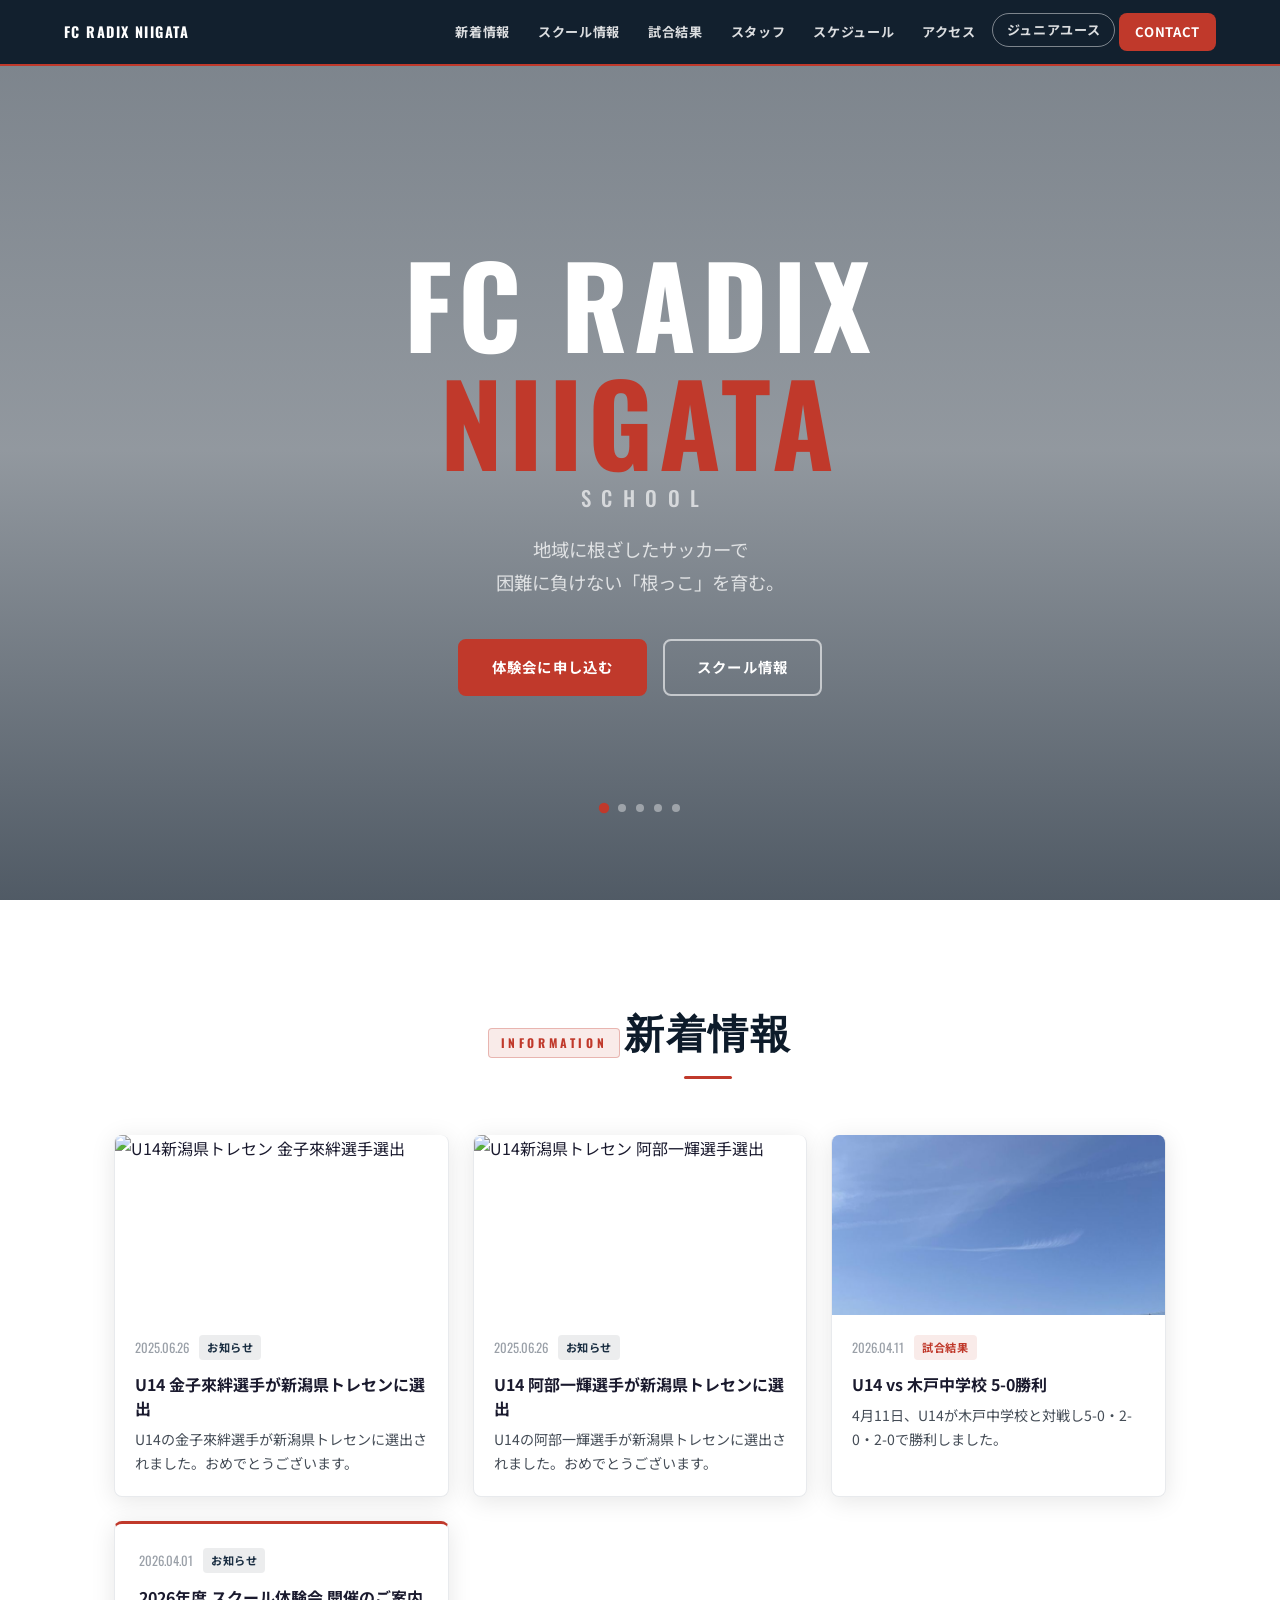
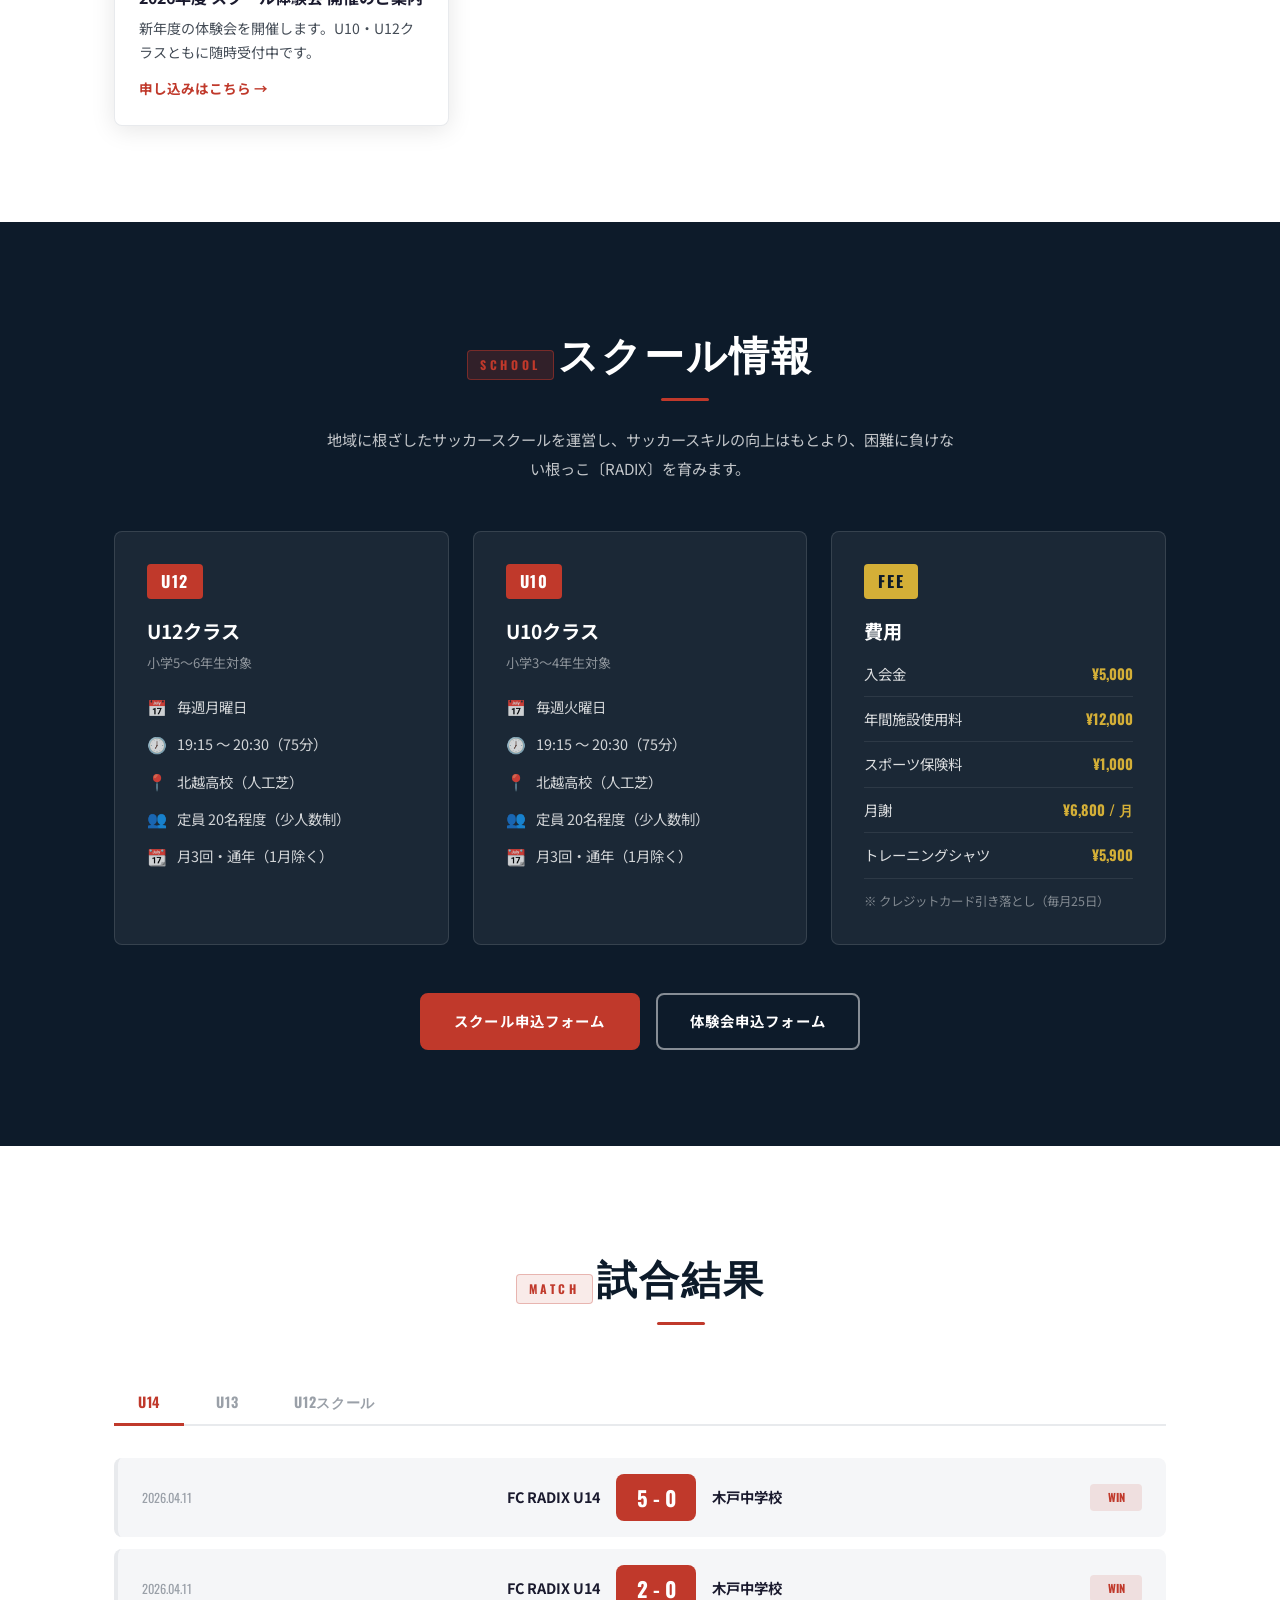
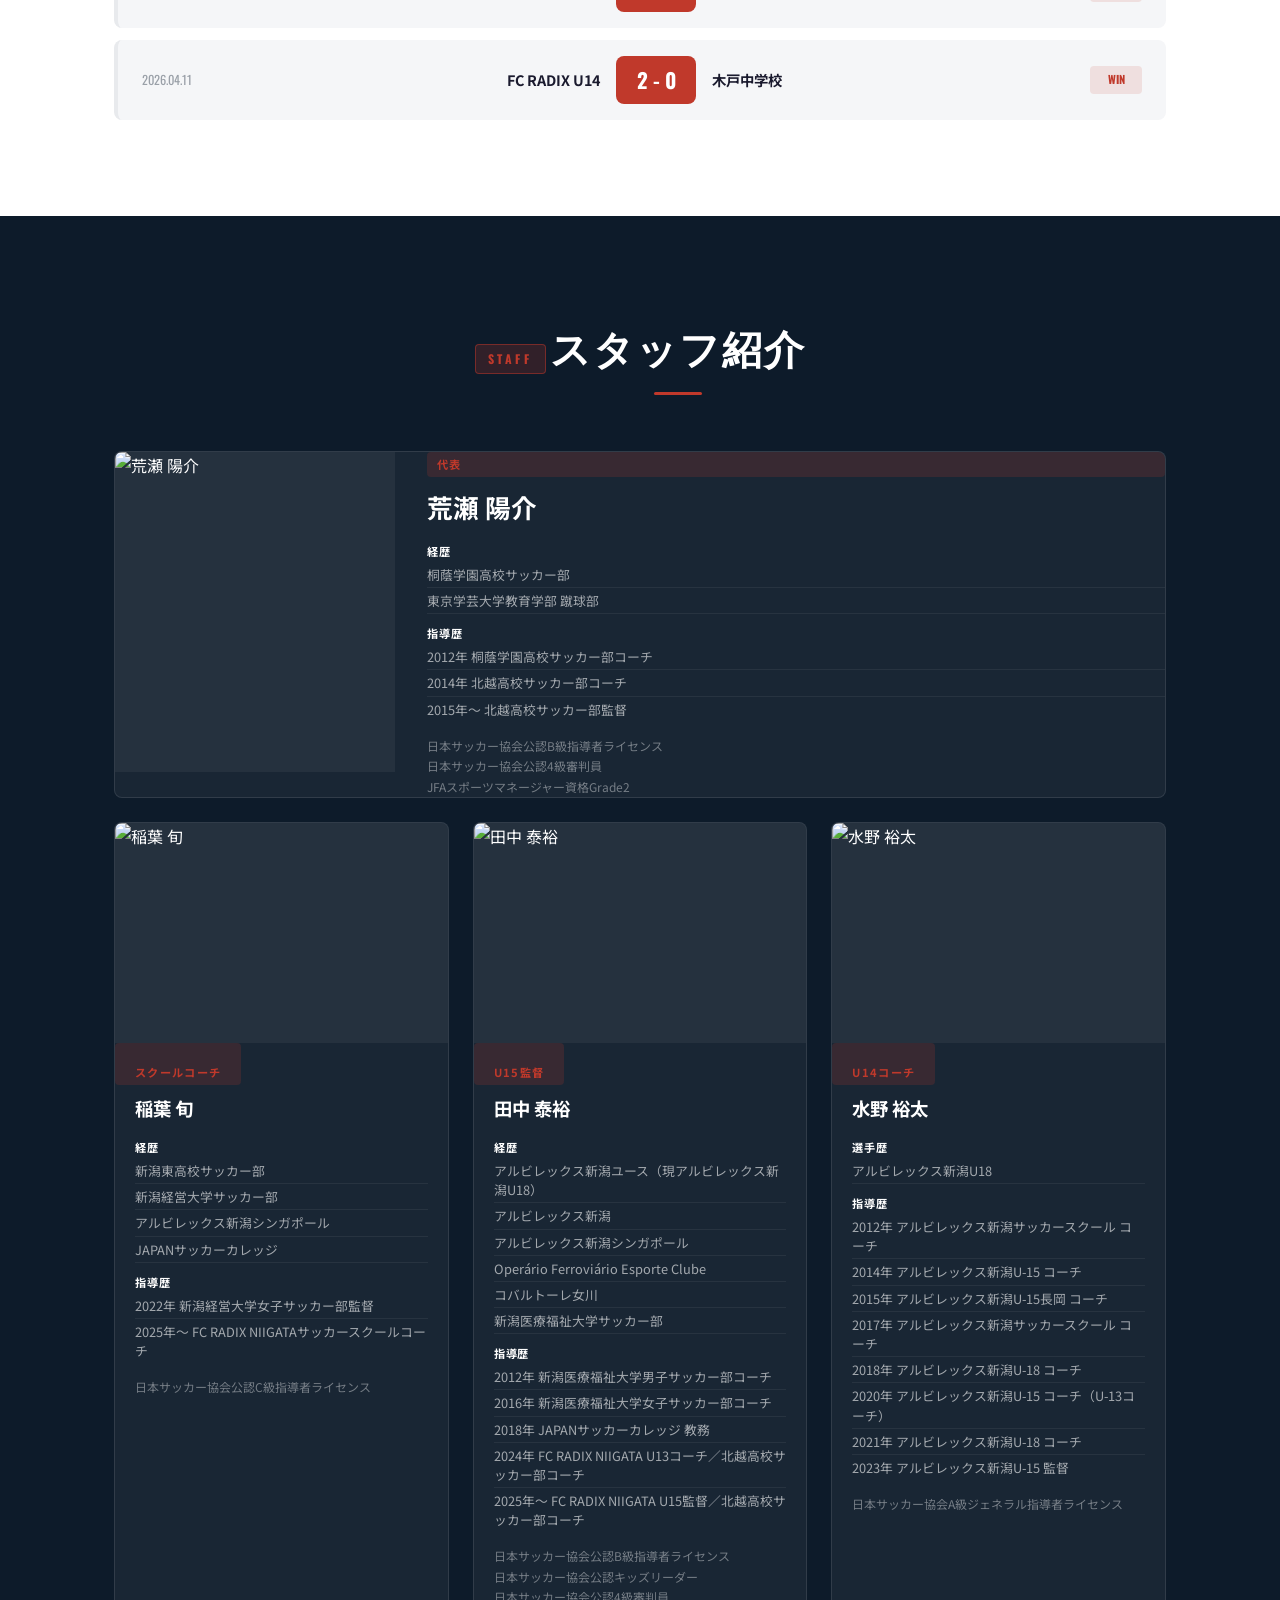
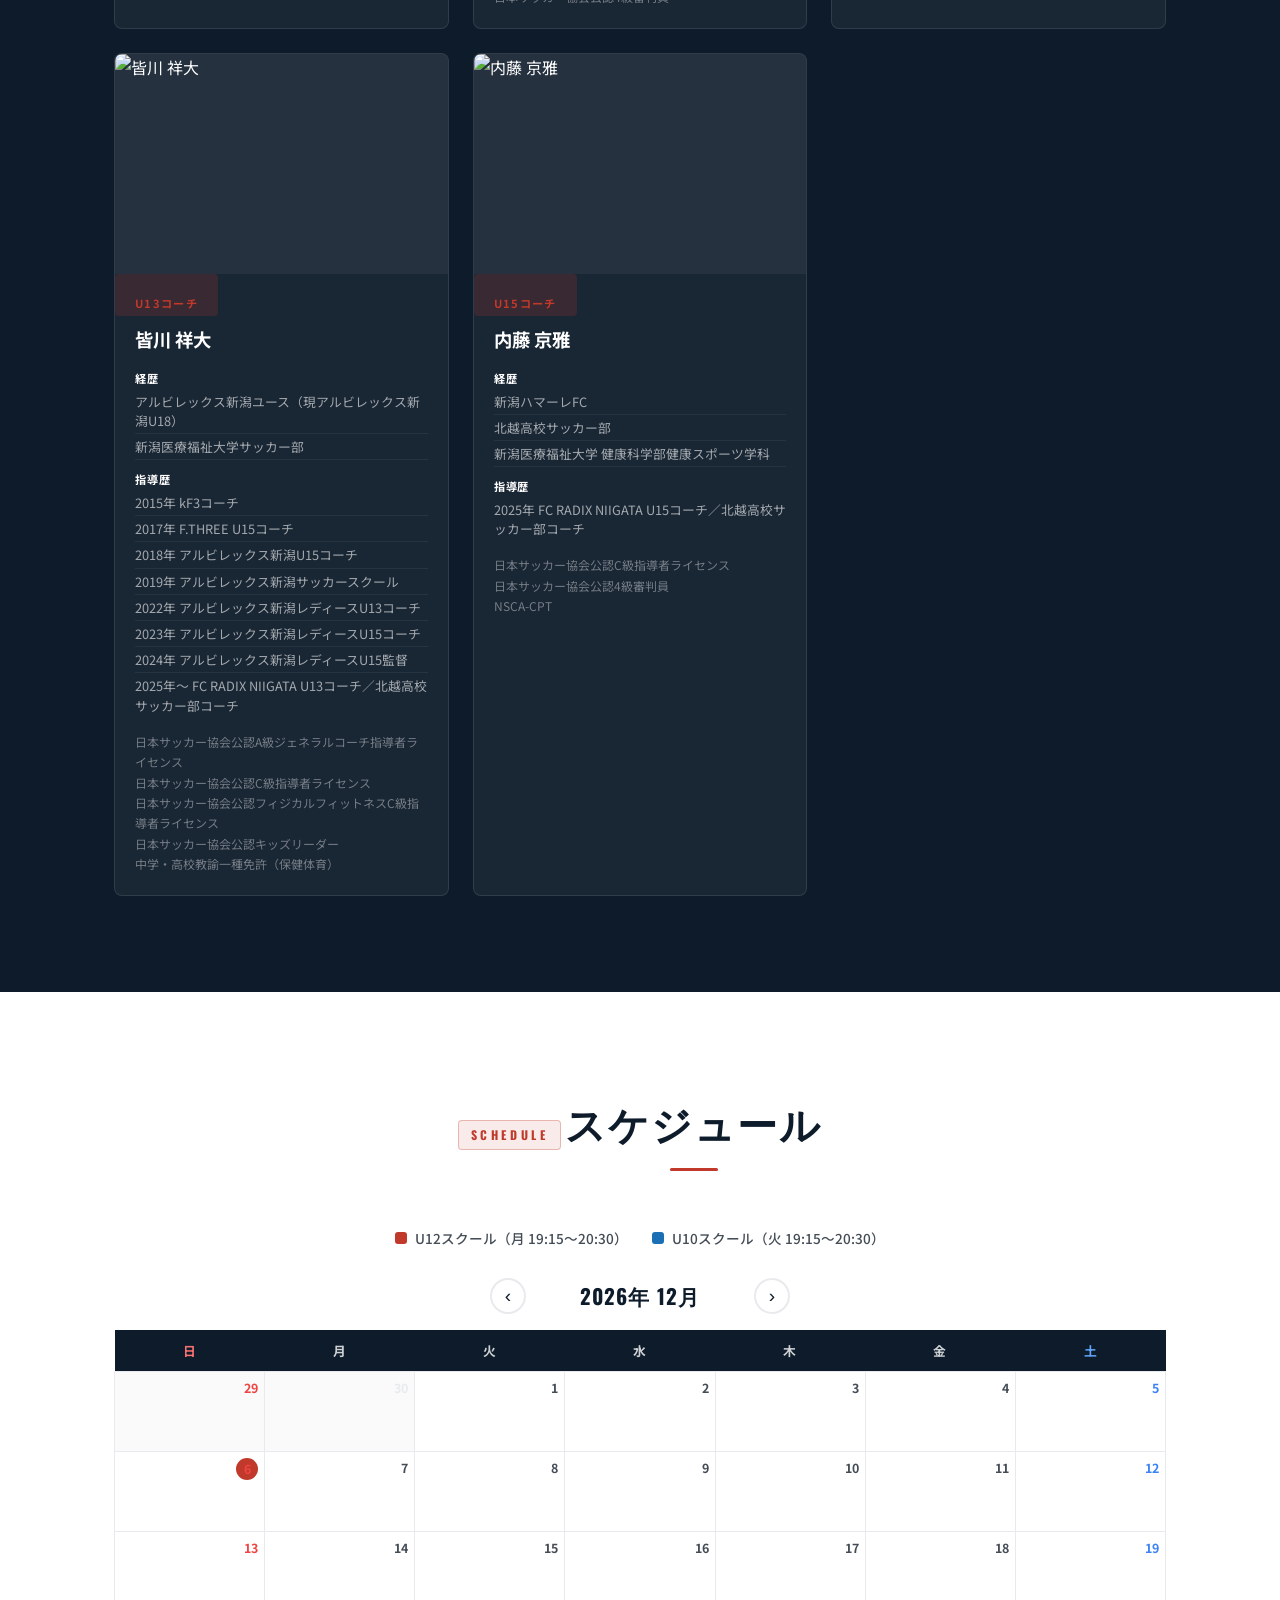
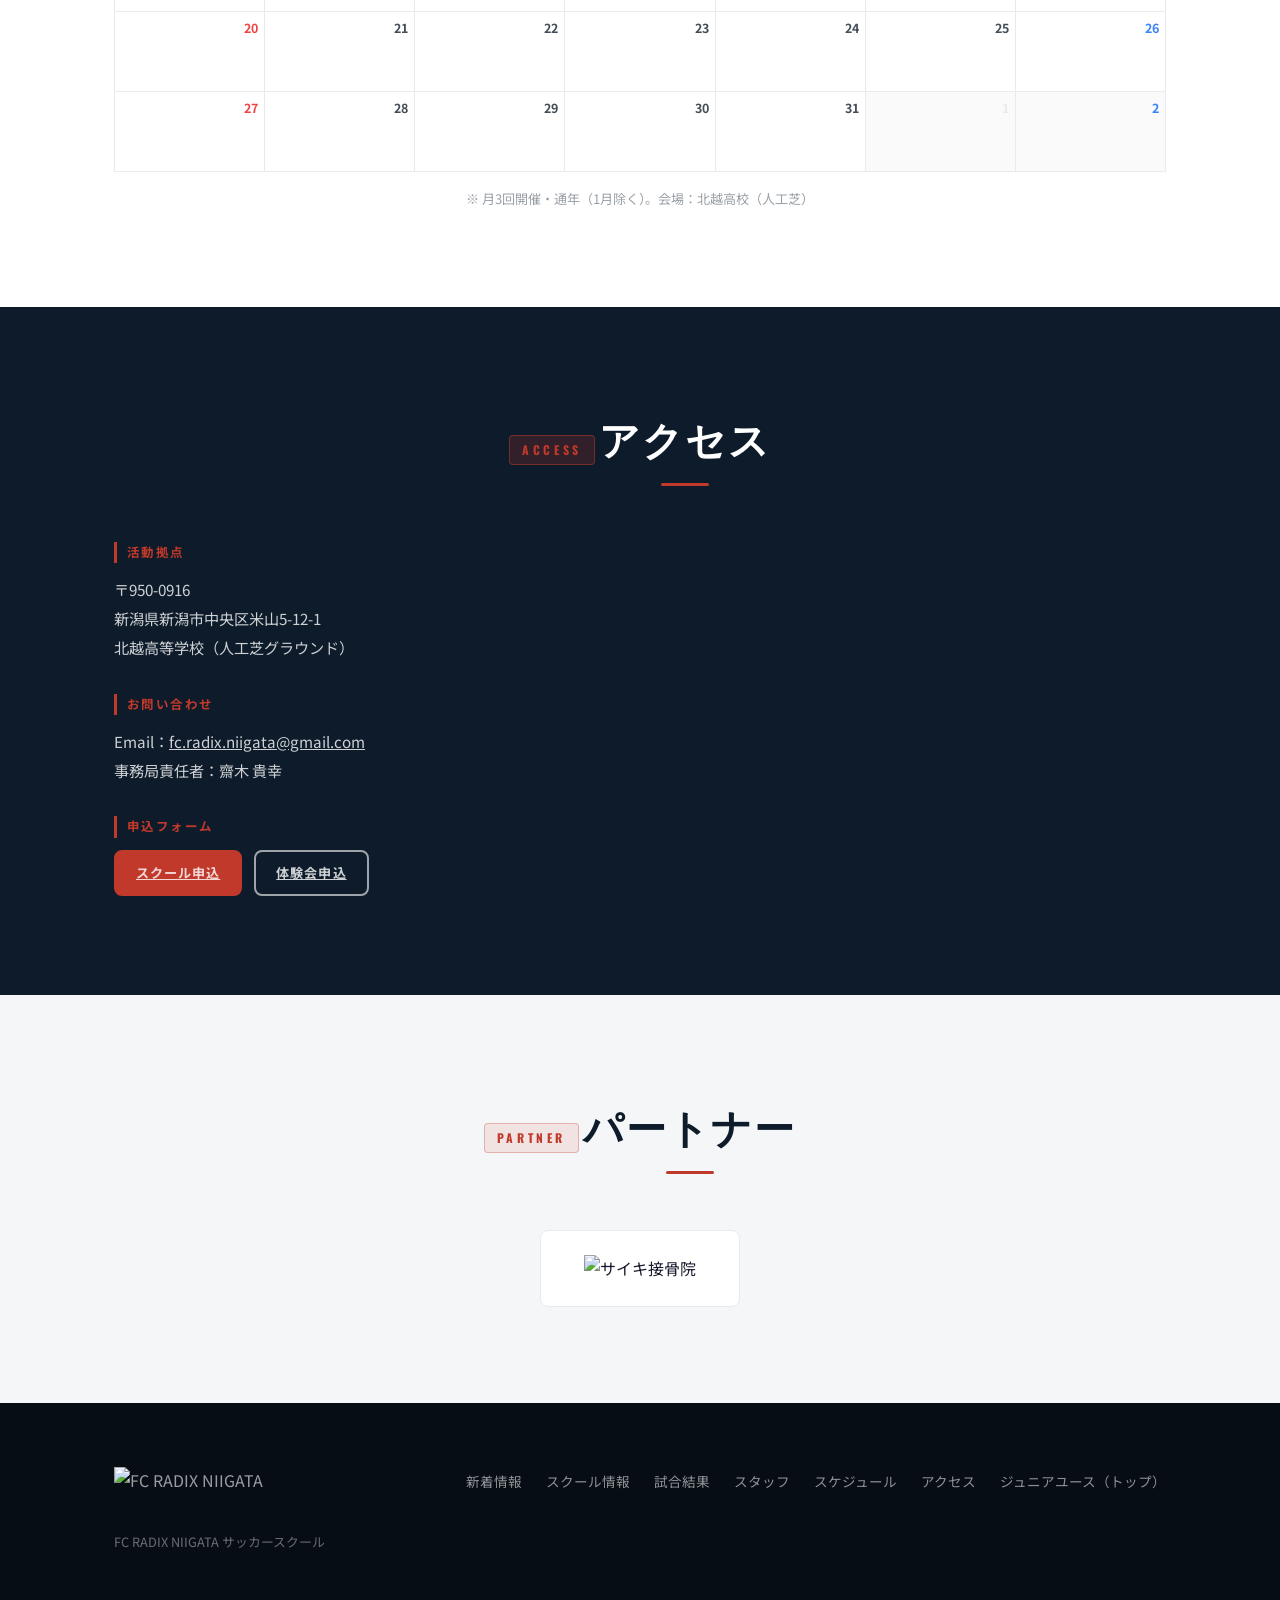
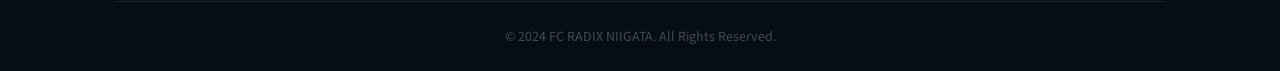
==== school/index.html @ 7776e7fa "3サイトを1つに統合（スクール・体験会を取り込み）／セレクション終了表示 - /school/ に旧スクールサイト（fcradix-school.netlify.app）を移設   - canonic" ====
<!DOCTYPE html>
<html lang="ja">
<head>
  <meta charset="UTF-8" />
  <meta name="viewport" content="width=device-width, initial-scale=1.0" />

  <!-- ===== Primary SEO ===== -->
  <title>サッカースクール（U10・U12）｜FC RADIX NIIGATA 新潟市</title>
  <meta name="description" content="新潟市中央区（北越高校グラウンド）で活動するサッカークラブ。U10・U12スクール、U13〜U15ジュニアユースを運営。元アルビレックスコーチ陣によるハイレベルな指導。体験会随時受付中。月謝6,800円〜。" />
  <meta name="keywords" content="サッカースクール 新潟, FC RADIX NIIGATA, ジュニアサッカー 新潟市, サッカー 習い事 新潟, U10 U12 サッカー, 新潟市中央区 サッカー, 北越高校 サッカー, ジュニアユース 新潟" />
  <meta name="author" content="FC RADIX NIIGATA" />
  <meta name="robots" content="index, follow" />
  <link rel="canonical" href="https://fc-radix-niigata.netlify.app/school/" />

  <!-- ===== OGP (SNS・LINE シェア用) ===== -->
  <meta property="og:type" content="website" />
  <meta property="og:url" content="https://fc-radix-niigata.netlify.app/school/" />
  <meta property="og:title" content="FC RADIX NIIGATA | 新潟市のサッカースクール（U10〜U15）" />
  <meta property="og:description" content="新潟市中央区（北越高校グラウンド）で活動するサッカークラブ。元アルビレックスコーチ陣による指導。体験会随時受付中。" />
  <meta property="og:image" content="https://image.sgrum.com/s1836hjdxz/view/hp/0001/0001/0002/20241015155535_295.png" />
  <meta property="og:image:width" content="1200" />
  <meta property="og:image:height" content="630" />
  <meta property="og:site_name" content="FC RADIX NIIGATA" />
  <meta property="og:locale" content="ja_JP" />

  <!-- ===== Twitter Card ===== -->
  <meta name="twitter:card" content="summary_large_image" />
  <meta name="twitter:title" content="FC RADIX NIIGATA | 新潟市のサッカースクール" />
  <meta name="twitter:description" content="新潟市中央区（北越高校グラウンド）で活動。元アルビレックスコーチ陣による指導。体験会受付中。" />
  <meta name="twitter:image" content="https://image.sgrum.com/s1836hjdxz/view/hp/0001/0001/0002/20241015155535_295.png" />

  <!-- ===== 構造化データ (JSON-LD) ===== -->
  <script type="application/ld+json">
  {
    "@context": "https://schema.org",
    "@graph": [
      {
        "@type": "SportsOrganization",
        "@id": "https://fc-radix-niigata.netlify.app/school/#organization",
        "name": "FC RADIX NIIGATA",
        "alternateName": "エフシーラディックス新潟",
        "url": "https://fc-radix-niigata.netlify.app/school/",
        "logo": {
          "@type": "ImageObject",
          "url": "https://image.sgrum.com/s1836hjdxz/view/hp/0001/0001/0002/20241015155535_295.png"
        },
        "description": "新潟市中央区で活動するサッカークラブ。U10〜U15のスクール・ジュニアユースチームを運営。",
        "parentOrganization": { "@id": "https://fc-radix-niigata.netlify.app/#organization" },
        "sport": "Soccer",
        "foundingDate": "2024",
        "address": {
          "@type": "PostalAddress",
          "streetAddress": "米山5-12-1 北越高等学校（人工芝グラウンド）",
          "addressLocality": "新潟市中央区",
          "addressRegion": "新潟県",
          "postalCode": "950-0916",
          "addressCountry": "JP"
        },
        "email": "fc.radix.niigata@gmail.com",
        "contactPoint": {
          "@type": "ContactPoint",
          "email": "fc.radix.niigata@gmail.com",
          "contactType": "customer service",
          "availableLanguage": "Japanese"
        }
      },
      {
        "@type": "LocalBusiness",
        "@id": "https://fc-radix-niigata.netlify.app/school/#school",
        "name": "FC RADIX NIIGATA サッカースクール",
        "description": "小学3〜6年生対象のサッカースクール。U10クラス（火曜）・U12クラス（月曜）。少人数制・月謝6,800円。",
        "image": "https://image.sgrum.com/s1836hjdxz/view/hp/0001/0001/0006/20260317125539_780.jpg",
        "url": "https://fc-radix-niigata.netlify.app/school/#school",
        "telephone": "",
        "email": "fc.radix.niigata@gmail.com",
        "address": {
          "@type": "PostalAddress",
          "streetAddress": "米山5-12-1 北越高等学校（人工芝グラウンド）",
          "addressLocality": "新潟市中央区",
          "addressRegion": "新潟県",
          "postalCode": "950-0916",
          "addressCountry": "JP"
        },
        "geo": {
          "@type": "GeoCoordinates",
          "latitude": 37.9160,
          "longitude": 139.0688
        },
        "openingHoursSpecification": [
          {
            "@type": "OpeningHoursSpecification",
            "dayOfWeek": "https://schema.org/Monday",
            "opens": "19:15",
            "closes": "20:30",
            "description": "U12クラス（小学5〜6年生）"
          },
          {
            "@type": "OpeningHoursSpecification",
            "dayOfWeek": "https://schema.org/Tuesday",
            "opens": "19:15",
            "closes": "20:30",
            "description": "U10クラス（小学3〜4年生）"
          }
        ],
        "priceRange": "月謝 ¥6,800〜",
        "currenciesAccepted": "JPY"
      }
    ]
  }
  </script>

  <!-- ===== Performance / Preconnect ===== -->
  <link rel="preconnect" href="https://fonts.googleapis.com" />
  <link rel="preconnect" href="https://fonts.gstatic.com" crossorigin />
  <link rel="preconnect" href="https://image.sgrum.com" />
  <link rel="dns-prefetch" href="https://www.google.com" />
  <link href="https://fonts.googleapis.com/css2?family=Noto+Sans+JP:wght@400;500;700;900&family=Oswald:wght@500;700&display=swap" rel="stylesheet" />
  <link rel="stylesheet" href="style.css" />
</head>
<body>

<!-- ===== HEADER / NAV ===== -->
<header class="site-header" id="top">
  <div class="header-inner">
    <div class="logo">
      <a href="#top">
        <span class="logo-name">FC RADIX NIIGATA</span>
      </a>
    </div>
    <nav class="main-nav" id="mainNav">
      <ul>
        <li><a href="#news">新着情報</a></li>
        <li><a href="#school">スクール情報</a></li>
        <li><a href="#match">試合結果</a></li>
        <li><a href="#staff">スタッフ</a></li>
        <li><a href="#schedule">スケジュール</a></li>
        <li><a href="#access">アクセス</a></li>
        <li><a href="/" class="nav-site">ジュニアユース</a></li>
        <li><a href="mailto:fc.radix.niigata@gmail.com" class="nav-contact">CONTACT</a></li>
      </ul>
    </nav>
    <button class="hamburger" id="hamburger" aria-label="メニュー">
      <span></span><span></span><span></span>
    </button>
  </div>
</header>

<!-- ===== HERO ===== -->
<section class="hero">
  <!-- スライダー背景 -->
  <div class="hero-slider" id="heroSlider">
    <div class="hero-slide active" style="background-image:url('https://image.sgrum.com/s1836hjdxz/view/hp/0001/0001/0006/20260317125539_780.jpg')"></div>
    <div class="hero-slide" style="background-image:url('https://image.sgrum.com/s1836hjdxz/view/hp/0001/0001/0006/20250502131809_756.jpeg')"></div>
    <div class="hero-slide" style="background-image:url('https://image.sgrum.com/s1836hjdxz/view/hp/0001/0001/0006/20250502132046_526.jpeg')"></div>
    <div class="hero-slide" style="background-image:url('https://image.sgrum.com/s1836hjdxz/view/hp/0001/0001/0002/20260417093535_269.png')"></div>
    <div class="hero-slide" style="background-image:url('https://image.sgrum.com/s1836hjdxz/view/hp/0001/0001/0002/20260415162710_883.png')"></div>
  </div>
  <div class="hero-overlay"></div>
  <div class="hero-content">
    <h1 class="hero-title">FC RADIX<br /><span>NIIGATA</span><em>SCHOOL</em></h1>
    <p class="hero-catch">地域に根ざしたサッカーで<br />困難に負けない「根っこ」を育む。</p>
    <div class="hero-btns">
      <a href="https://forms.gle/97aUGJjryjZkRctb9" target="_blank" class="btn btn-primary">体験会に申し込む</a>
      <a href="#school" class="btn btn-outline">スクール情報</a>
    </div>
  </div>
  <div class="hero-dots" id="heroDots">
    <button class="hero-dot active" data-index="0"></button>
    <button class="hero-dot" data-index="1"></button>
    <button class="hero-dot" data-index="2"></button>
    <button class="hero-dot" data-index="3"></button>
    <button class="hero-dot" data-index="4"></button>
  </div>
  <div class="hero-scroll">
    <span>SCROLL</span>
    <div class="scroll-line"></div>
  </div>
</section>

<!-- ===== NEWS ===== -->
<section class="section" id="news">
  <div class="container">
    <div class="section-header">
      <span class="section-label">INFORMATION</span>
      <h2 class="section-title">新着情報</h2>
    </div>
    <div class="news-grid">
      <article class="news-card has-img">
        <div class="news-thumb">
          <img src="https://image.sgrum.com/s1836hjdxz/view/notification/0001/0026/0076/20250626111906_059.jpg"
               alt="U14新潟県トレセン 金子來絆選手選出" loading="lazy" />
        </div>
        <div class="news-body">
          <div class="news-meta">
            <time>2025.06.26</time>
            <span class="tag tag-info">お知らせ</span>
          </div>
          <h3>U14 金子來絆選手が新潟県トレセンに選出</h3>
          <p>U14の金子來絆選手が新潟県トレセンに選出されました。おめでとうございます。</p>
        </div>
      </article>
      <article class="news-card has-img">
        <div class="news-thumb">
          <img src="https://image.sgrum.com/s1836hjdxz/view/notification/0001/0026/0075/20250626110746_774.jpg"
               alt="U14新潟県トレセン 阿部一輝選手選出" loading="lazy" />
        </div>
        <div class="news-body">
          <div class="news-meta">
            <time>2025.06.26</time>
            <span class="tag tag-info">お知らせ</span>
          </div>
          <h3>U14 阿部一輝選手が新潟県トレセンに選出</h3>
          <p>U14の阿部一輝選手が新潟県トレセンに選出されました。おめでとうございます。</p>
        </div>
      </article>
      <article class="news-card has-img">
        <div class="news-thumb">
          <img src="/match-bg.jpg" alt="試合風景" loading="lazy" width="750" height="1000" decoding="async" />
        </div>
        <div class="news-body">
          <div class="news-meta">
            <time>2026.04.11</time>
            <span class="tag tag-match">試合結果</span>
          </div>
          <h3>U14 vs 木戸中学校 5-0勝利</h3>
          <p>4月11日、U14が木戸中学校と対戦し5-0・2-0・2-0で勝利しました。</p>
        </div>
      </article>
      <article class="news-card featured">
        <div class="news-body">
          <div class="news-meta">
            <time>2026.04.01</time>
            <span class="tag tag-info">お知らせ</span>
          </div>
          <h3>2026年度 スクール体験会 開催のご案内</h3>
          <p>新年度の体験会を開催します。U10・U12クラスともに随時受付中です。</p>
          <a href="https://forms.gle/97aUGJjryjZkRctb9" target="_blank" class="card-link">申し込みはこちら →</a>
        </div>
      </article>
    </div>
  </div>
</section>

<!-- ===== SCHOOL INFO ===== -->
<section class="section section-dark" id="school">
  <div class="container">
    <div class="section-header">
      <span class="section-label">SCHOOL</span>
      <h2 class="section-title">スクール情報</h2>
    </div>
    <p class="section-desc">地域に根ざしたサッカースクールを運営し、サッカースキルの向上はもとより、困難に負けない根っこ〔RADIX〕を育みます。</p>

    <div class="class-grid">
      <!-- U12 -->
      <div class="class-card">
        <div class="class-badge">U12</div>
        <h3>U12クラス</h3>
        <p class="class-target">小学5〜6年生対象</p>
        <ul class="class-detail">
          <li><span class="icon">📅</span> 毎週月曜日</li>
          <li><span class="icon">🕖</span> 19:15 〜 20:30（75分）</li>
          <li><span class="icon">📍</span> 北越高校（人工芝）</li>
          <li><span class="icon">👥</span> 定員 20名程度（少人数制）</li>
          <li><span class="icon">📆</span> 月3回・通年（1月除く）</li>
        </ul>
      </div>
      <!-- U10 -->
      <div class="class-card">
        <div class="class-badge">U10</div>
        <h3>U10クラス</h3>
        <p class="class-target">小学3〜4年生対象</p>
        <ul class="class-detail">
          <li><span class="icon">📅</span> 毎週火曜日</li>
          <li><span class="icon">🕖</span> 19:15 〜 20:30（75分）</li>
          <li><span class="icon">📍</span> 北越高校（人工芝）</li>
          <li><span class="icon">👥</span> 定員 20名程度（少人数制）</li>
          <li><span class="icon">📆</span> 月3回・通年（1月除く）</li>
        </ul>
      </div>
      <!-- 費用 -->
      <div class="class-card fee-card">
        <div class="class-badge badge-gold">FEE</div>
        <h3>費用</h3>
        <table class="fee-table">
          <tr><td>入会金</td><td>¥5,000</td></tr>
          <tr><td>年間施設使用料</td><td>¥12,000</td></tr>
          <tr><td>スポーツ保険料</td><td>¥1,000</td></tr>
          <tr><td>月謝</td><td>¥6,800 / 月</td></tr>
          <tr><td>トレーニングシャツ</td><td>¥5,900</td></tr>
        </table>
        <p class="fee-note">※ クレジットカード引き落とし（毎月25日）</p>
      </div>
    </div>

    <div class="school-cta">
      <a href="https://forms.gle/W3YB9DoB8zr4JfHP9" target="_blank" class="btn btn-primary">スクール申込フォーム</a>
      <a href="https://forms.gle/97aUGJjryjZkRctb9" target="_blank" class="btn btn-outline-light">体験会申込フォーム</a>
    </div>
  </div>
</section>

<!-- ===== MATCH RESULTS ===== -->
<section class="section" id="match">
  <div class="container">
    <div class="section-header">
      <span class="section-label">MATCH</span>
      <h2 class="section-title">試合結果</h2>
    </div>

    <div class="match-tabs">
      <button class="match-tab active" data-team="u14">U14</button>
      <button class="match-tab" data-team="u13">U13</button>
      <button class="match-tab" data-team="u12">U12スクール</button>
    </div>

    <div class="match-list" id="matchList">
      <!-- U14 -->
      <div class="match-group active" data-team="u14">
        <div class="match-item">
          <div class="match-date">2026.04.11</div>
          <div class="match-info">
            <span class="match-home">FC RADIX U14</span>
            <div class="match-score win">5 - 0</div>
            <span class="match-away">木戸中学校</span>
          </div>
          <span class="match-result win">WIN</span>
        </div>
        <div class="match-item">
          <div class="match-date">2026.04.11</div>
          <div class="match-info">
            <span class="match-home">FC RADIX U14</span>
            <div class="match-score win">2 - 0</div>
            <span class="match-away">木戸中学校</span>
          </div>
          <span class="match-result win">WIN</span>
        </div>
        <div class="match-item">
          <div class="match-date">2026.04.11</div>
          <div class="match-info">
            <span class="match-home">FC RADIX U14</span>
            <div class="match-score win">2 - 0</div>
            <span class="match-away">木戸中学校</span>
          </div>
          <span class="match-result win">WIN</span>
        </div>
      </div>

      <!-- U13 -->
      <div class="match-group" data-team="u13">
        <div class="match-item">
          <div class="match-date">2026.04.04</div>
          <div class="match-info">
            <span class="match-home">FC RADIX U13</span>
            <div class="match-score draw">0 - 0</div>
            <span class="match-away">FC内野</span>
          </div>
          <span class="match-result draw">DRAW</span>
        </div>
        <div class="match-item">
          <div class="match-date">2026.04.04</div>
          <div class="match-info">
            <span class="match-home">FC RADIX U13</span>
            <div class="match-score win">4 - 0</div>
            <span class="match-away">FC内野</span>
          </div>
          <span class="match-result win">WIN</span>
        </div>
        <div class="match-item">
          <div class="match-date">2026.04.04</div>
          <div class="match-info">
            <span class="match-home">FC RADIX U13</span>
            <div class="match-score win">2 - 0</div>
            <span class="match-away">FC内野</span>
          </div>
          <span class="match-result win">WIN</span>
        </div>
        <div class="match-item">
          <div class="match-date">2026.04.04</div>
          <div class="match-info">
            <span class="match-home">FC RADIX U13</span>
            <div class="match-score win">1 - 0</div>
            <span class="match-away">FC内野</span>
          </div>
          <span class="match-result win">WIN</span>
        </div>
      </div>

      <!-- U12スクール -->
      <div class="match-group" data-team="u12">
        <p class="no-data">近日中に更新予定です。</p>
      </div>
    </div>
  </div>
</section>

<!-- ===== STAFF ===== -->
<section class="section section-dark" id="staff">
  <div class="container">
    <div class="section-header">
      <span class="section-label">STAFF</span>
      <h2 class="section-title">スタッフ紹介</h2>
    </div>
    <div class="staff-grid">

      <!-- 荒瀬 陽介（代表・メイン） -->
      <div class="staff-card staff-featured">
        <div class="staff-photo">
          <img src="https://image.sgrum.com/s1836hjdxz/view/staffprof/0001/0001/0017/20250227171830_973.jpg"
               alt="荒瀬 陽介" loading="lazy" />
        </div>
        <div class="staff-badge">代表</div>
        <h3 class="staff-name">荒瀬 陽介</h3>
        <ul class="staff-detail">
          <li class="staff-section-label">経歴</li>
          <li>桐蔭学園高校サッカー部</li>
          <li>東京学芸大学教育学部 蹴球部</li>
          <li class="staff-section-label">指導歴</li>
          <li>2012年 桐蔭学園高校サッカー部コーチ</li>
          <li>2014年 北越高校サッカー部コーチ</li>
          <li>2015年〜 北越高校サッカー部監督</li>
        </ul>
        <p class="staff-license">日本サッカー協会公認B級指導者ライセンス<br>日本サッカー協会公認4級審判員<br>JFAスポーツマネージャー資格Grade2</p>
      </div>

      <!-- 稲葉 旬 -->
      <div class="staff-card">
        <div class="staff-photo">
          <img src="https://image.sgrum.com/s1836hjdxz/view/staffprof/0001/0001/0016/20250327130112_688.jpeg"
               alt="稲葉 旬" loading="lazy" />
        </div>
        <div class="staff-badge">スクールコーチ</div>
        <h3 class="staff-name">稲葉 旬</h3>
        <ul class="staff-detail">
          <li class="staff-section-label">経歴</li>
          <li>新潟東高校サッカー部</li>
          <li>新潟経営大学サッカー部</li>
          <li>アルビレックス新潟シンガポール</li>
          <li>JAPANサッカーカレッジ</li>
          <li class="staff-section-label">指導歴</li>
          <li>2022年 新潟経営大学女子サッカー部監督</li>
          <li>2025年〜 FC RADIX NIIGATAサッカースクールコーチ</li>
        </ul>
        <p class="staff-license">日本サッカー協会公認C級指導者ライセンス</p>
      </div>

      <!-- 田中 泰裕 -->
      <div class="staff-card">
        <div class="staff-photo">
          <img src="https://image.sgrum.com/s1836hjdxz/view/staffprof/0001/0001/0006/20260317141235_588.jpg"
               alt="田中 泰裕" loading="lazy" />
        </div>
        <div class="staff-badge">U15監督</div>
        <h3 class="staff-name">田中 泰裕</h3>
        <ul class="staff-detail">
          <li class="staff-section-label">経歴</li>
          <li>アルビレックス新潟ユース（現アルビレックス新潟U18）</li>
          <li>アルビレックス新潟</li>
          <li>アルビレックス新潟シンガポール</li>
          <li>Operário Ferroviário Esporte Clube</li>
          <li>コバルトーレ女川</li>
          <li>新潟医療福祉大学サッカー部</li>
          <li class="staff-section-label">指導歴</li>
          <li>2012年 新潟医療福祉大学男子サッカー部コーチ</li>
          <li>2016年 新潟医療福祉大学女子サッカー部コーチ</li>
          <li>2018年 JAPANサッカーカレッジ 教務</li>
          <li>2024年 FC RADIX NIIGATA U13コーチ／北越高校サッカー部コーチ</li>
          <li>2025年〜 FC RADIX NIIGATA U15監督／北越高校サッカー部コーチ</li>
        </ul>
        <p class="staff-license">日本サッカー協会公認B級指導者ライセンス<br>日本サッカー協会公認キッズリーダー<br>日本サッカー協会公認4級審判員</p>
      </div>

      <!-- 水野 裕太 -->
      <div class="staff-card">
        <div class="staff-photo">
          <img src="https://image.sgrum.com/s1836hjdxz/view/staffprof/0001/0001/0019/20260415155814_299.png"
               alt="水野 裕太" loading="lazy" />
        </div>
        <div class="staff-badge">U14コーチ</div>
        <h3 class="staff-name">水野 裕太</h3>
        <ul class="staff-detail">
          <li class="staff-section-label">選手歴</li>
          <li>アルビレックス新潟U18</li>
          <li class="staff-section-label">指導歴</li>
          <li>2012年 アルビレックス新潟サッカースクール コーチ</li>
          <li>2014年 アルビレックス新潟U-15 コーチ</li>
          <li>2015年 アルビレックス新潟U-15長岡 コーチ</li>
          <li>2017年 アルビレックス新潟サッカースクール コーチ</li>
          <li>2018年 アルビレックス新潟U-18 コーチ</li>
          <li>2020年 アルビレックス新潟U-15 コーチ（U-13コーチ）</li>
          <li>2021年 アルビレックス新潟U-18 コーチ</li>
          <li>2023年 アルビレックス新潟U-15 監督</li>
        </ul>
        <p class="staff-license">日本サッカー協会A級ジェネラル指導者ライセンス</p>
      </div>

      <!-- 皆川 祥大 -->
      <div class="staff-card">
        <div class="staff-photo">
          <img src="https://image.sgrum.com/s1836hjdxz/view/staffprof/0001/0001/0015/20250327125926_780.jpeg"
               alt="皆川 祥大" loading="lazy" />
        </div>
        <div class="staff-badge">U13コーチ</div>
        <h3 class="staff-name">皆川 祥大</h3>
        <ul class="staff-detail">
          <li class="staff-section-label">経歴</li>
          <li>アルビレックス新潟ユース（現アルビレックス新潟U18）</li>
          <li>新潟医療福祉大学サッカー部</li>
          <li class="staff-section-label">指導歴</li>
          <li>2015年 kF3コーチ</li>
          <li>2017年 F.THREE U15コーチ</li>
          <li>2018年 アルビレックス新潟U15コーチ</li>
          <li>2019年 アルビレックス新潟サッカースクール</li>
          <li>2022年 アルビレックス新潟レディースU13コーチ</li>
          <li>2023年 アルビレックス新潟レディースU15コーチ</li>
          <li>2024年 アルビレックス新潟レディースU15監督</li>
          <li>2025年〜 FC RADIX NIIGATA U13コーチ／北越高校サッカー部コーチ</li>
        </ul>
        <p class="staff-license">日本サッカー協会公認A級ジェネラルコーチ指導者ライセンス<br>日本サッカー協会公認C級指導者ライセンス<br>日本サッカー協会公認フィジカルフィットネスC級指導者ライセンス<br>日本サッカー協会公認キッズリーダー<br>中学・高校教諭一種免許（保健体育）</p>
      </div>

      <!-- 内藤 京雅 -->
      <div class="staff-card">
        <div class="staff-photo">
          <img src="https://image.sgrum.com/s1836hjdxz/view/staffprof/0001/0001/0011/20250327130024_741.jpeg"
               alt="内藤 京雅" loading="lazy" />
        </div>
        <div class="staff-badge">U15コーチ</div>
        <h3 class="staff-name">内藤 京雅</h3>
        <ul class="staff-detail">
          <li class="staff-section-label">経歴</li>
          <li>新潟ハマーレFC</li>
          <li>北越高校サッカー部</li>
          <li>新潟医療福祉大学 健康科学部健康スポーツ学科</li>
          <li class="staff-section-label">指導歴</li>
          <li>2025年 FC RADIX NIIGATA U15コーチ／北越高校サッカー部コーチ</li>
        </ul>
        <p class="staff-license">日本サッカー協会公認C級指導者ライセンス<br>日本サッカー協会公認4級審判員<br>NSCA-CPT</p>
      </div>

    </div>
  </div>
</section>

<!-- ===== SCHEDULE ===== -->
<section class="section" id="schedule">
  <div class="container">
    <div class="section-header">
      <span class="section-label">SCHEDULE</span>
      <h2 class="section-title">スケジュール</h2>
    </div>

    <!-- 凡例 -->
    <div class="cal-legend">
      <span class="cal-legend-item u12"><span class="cal-dot"></span>U12スクール（月 19:15〜20:30）</span>
      <span class="cal-legend-item u10"><span class="cal-dot"></span>U10スクール（火 19:15〜20:30）</span>
    </div>

    <!-- カレンダーヘッダー -->
    <div class="cal-header">
      <button class="cal-nav" id="calPrev">&#8249;</button>
      <h3 class="cal-month-label" id="calMonthLabel"></h3>
      <button class="cal-nav" id="calNext">&#8250;</button>
    </div>

    <!-- カレンダー本体 -->
    <div class="cal-wrap">
      <table class="cal-table" id="calTable">
        <thead>
          <tr>
            <th class="sun">日</th><th>月</th><th>火</th>
            <th>水</th><th>木</th><th>金</th><th class="sat">土</th>
          </tr>
        </thead>
        <tbody id="calBody"></tbody>
      </table>
      <div id="calLoading" class="cal-loading">読み込み中…</div>
    </div>

    <p class="schedule-note">※ 月3回開催・通年（1月除く）。会場：北越高校（人工芝）</p>
  </div>
</section>

<!-- ===== ACCESS ===== -->
<section class="section section-dark" id="access">
  <div class="container">
    <div class="section-header">
      <span class="section-label">ACCESS</span>
      <h2 class="section-title">アクセス</h2>
    </div>
    <div class="access-grid">
      <div class="access-info">
        <div class="access-block">
          <h3>活動拠点</h3>
          <address>
            〒950-0916<br />
            新潟県新潟市中央区米山5-12-1<br />
            北越高等学校（人工芝グラウンド）
          </address>
        </div>
        <div class="access-block">
          <h3>お問い合わせ</h3>
          <p>
            Email：<a href="mailto:fc.radix.niigata@gmail.com">fc.radix.niigata@gmail.com</a><br />
            事務局責任者：齋木 貴幸
          </p>
        </div>
        <div class="access-block">
          <h3>申込フォーム</h3>
          <div class="access-btns">
            <a href="https://forms.gle/W3YB9DoB8zr4JfHP9" target="_blank" class="btn btn-primary btn-sm">スクール申込</a>
            <a href="https://forms.gle/97aUGJjryjZkRctb9" target="_blank" class="btn btn-outline btn-sm">体験会申込</a>
          </div>
        </div>
      </div>
      <div class="access-map">
        <iframe
          src="https://maps.google.com/maps?q=%E5%8C%97%E8%B6%8A%E9%AB%98%E7%AD%89%E5%AD%A6%E6%A0%A1+%E6%96%B0%E6%BD%9F%E5%B8%82%E4%B8%AD%E5%A4%AE%E5%8C%BA%E7%B1%B3%E5%B1%B15-12-1&z=17&output=embed"
          width="100%" height="350" style="border:0;" allowfullscreen="" loading="lazy"
          referrerpolicy="no-referrer-when-downgrade"
          title="北越高校 地図">
        </iframe>
      </div>
    </div>
  </div>
</section>

<!-- ===== SPONSOR ===== -->
<section class="section sponsor-section">
  <div class="container">
    <div class="section-header">
      <span class="section-label">PARTNER</span>
      <h2 class="section-title">パートナー</h2>
    </div>
    <div class="sponsor-grid">
      <a href="https://www.saiki-sekkotsuin.com/" target="_blank" rel="noopener" class="sponsor-item">
        <img src="https://image.sgrum.com/s1836hjdxz/view/hp/0001/0001/0002/20250209211426_714.png"
             alt="サイキ接骨院" loading="lazy" />
      </a>
    </div>
  </div>
</section>

<!-- ===== FOOTER ===== -->
<footer class="site-footer">
  <div class="container">
    <div class="footer-inner">
      <div class="footer-logo">
        <img src="https://image.sgrum.com/s1836hjdxz/view/hp/0001/0001/0002/20241015155535_295.png"
             alt="FC RADIX NIIGATA" class="footer-logo-img" />
        <p>FC RADIX NIIGATA サッカースクール</p>
      </div>
      <nav class="footer-nav">
        <ul>
          <li><a href="#news">新着情報</a></li>
          <li><a href="#school">スクール情報</a></li>
          <li><a href="#match">試合結果</a></li>
          <li><a href="#staff">スタッフ</a></li>
          <li><a href="#schedule">スケジュール</a></li>
          <li><a href="#access">アクセス</a></li>
          <li><a href="/">ジュニアユース（トップ）</a></li>
        </ul>
      </nav>
    </div>
    <div class="footer-bottom">
      <p>&copy; 2024 FC RADIX NIIGATA. All Rights Reserved.</p>
    </div>
  </div>
</footer>

<a href="#top" class="back-to-top" id="backToTop">▲</a>

<script src="schedule-data.js"></script>
<script src="script.js"></script>
</body>
</html>
---- school/style.css ----
/* ===== RESET & BASE ===== */
*, *::before, *::after { box-sizing: border-box; margin: 0; padding: 0; }

:root {
  --red:     #c0392b;
  --red-dark:#a93226;
  --navy:    #0d1b2a;
  --navy-mid:#1a2e42;
  --white:   #ffffff;
  --gray-100:#f5f6f8;
  --gray-200:#e8eaed;
  --gray-400:#9aa0a8;
  --gray-700:#444c56;
  --text:    #1a1a2e;
  --gold:    #d4af37;
  --font-en: 'Oswald', sans-serif;
  --font-ja: 'Noto Sans JP', sans-serif;
  --radius:  8px;
  --shadow:  0 4px 24px rgba(0,0,0,.10);
  --transition: .25s ease;
}

html { scroll-behavior: smooth; }

body {
  font-family: var(--font-ja);
  color: var(--text);
  background: var(--white);
  line-height: 1.7;
  overflow-x: hidden;
}

a { color: inherit; text-decoration: none; }
img { display: block; max-width: 100%; }
address { font-style: normal; }

/* ===== HEADER ===== */
.site-header {
  position: fixed;
  top: 0; left: 0; right: 0;
  z-index: 1000;
  background: rgba(13,27,42,.95);
  backdrop-filter: blur(8px);
  border-bottom: 2px solid var(--red);
}

.header-inner {
  max-width: 1200px;
  margin: 0 auto;
  padding: 0 24px;
  height: 64px;
  display: flex;
  align-items: center;
  justify-content: space-between;
}

.logo a {
  display: flex;
  flex-direction: column;
  line-height: 1.2;
  gap: 1px;
}
.logo-name {
  font-family: var(--font-en);
  font-size: .85rem;
  font-weight: 700;
  color: var(--white);
  letter-spacing: .08em;
}
.logo-name {
  font-family: var(--font-en);
  font-size: .9rem;
  font-weight: 700;
  color: var(--white);
  letter-spacing: .1em;
}

.main-nav ul {
  display: flex;
  gap: 4px;
  list-style: none;
}
.main-nav a {
  display: block;
  padding: 8px 12px;
  font-size: .82rem;
  font-weight: 700;
  color: rgba(255,255,255,.85);
  letter-spacing: .05em;
  border-radius: var(--radius);
  transition: color var(--transition), background var(--transition);
}
.main-nav a:hover { color: var(--white); background: rgba(255,255,255,.08); }
.nav-contact {
  background: var(--red) !important;
  color: var(--white) !important;
  padding: 8px 16px !important;
}
.nav-contact:hover { background: var(--red-dark) !important; }

.hamburger {
  display: none;
  flex-direction: column;
  gap: 5px;
  background: none;
  border: none;
  cursor: pointer;
  padding: 8px;
}
.hamburger span {
  display: block;
  width: 24px;
  height: 2px;
  background: var(--white);
  border-radius: 2px;
  transition: var(--transition);
}

/* ===== HERO ===== */
.hero {
  position: relative;
  min-height: 100vh;
  display: flex;
  align-items: center;
  justify-content: center;
  overflow: hidden;
}

/* スライダー */
.hero-slider { position: absolute; inset: 0; }
.hero-slide {
  position: absolute;
  inset: 0;
  background-size: cover;
  background-position: center;
  opacity: 0;
  transition: opacity 1.2s ease;
}
.hero-slide.active { opacity: 1; }

.hero-overlay {
  position: absolute;
  inset: 0;
  background: linear-gradient(
    to bottom,
    rgba(13,27,42,.55) 0%,
    rgba(13,27,42,.45) 50%,
    rgba(13,27,42,.72) 100%
  );
  z-index: 1;
}

/* ドットナビ */
.hero-dots {
  position: absolute;
  bottom: 88px;
  left: 50%;
  transform: translateX(-50%);
  display: flex;
  gap: 10px;
  z-index: 3;
}
.hero-dot {
  width: 8px; height: 8px;
  border-radius: 50%;
  border: none;
  background: rgba(255,255,255,.4);
  cursor: pointer;
  padding: 0;
  transition: background var(--transition), transform var(--transition);
}
.hero-dot.active { background: var(--red); transform: scale(1.3); }

.hero-content {
  position: relative;
  z-index: 2;
  text-align: center;
  padding: 100px 24px 60px;
}

.hero-emblem {
  width: 110px;
  height: auto;
  margin: 0 auto 20px;
  filter: drop-shadow(0 4px 16px rgba(0,0,0,.5));
  animation: emblemFade 1s ease forwards;
}
@keyframes emblemFade {
  from { opacity: 0; transform: scale(.9); }
  to   { opacity: 1; transform: scale(1); }
}

.hero-sub {
  font-size: .8rem;
  font-weight: 700;
  letter-spacing: .3em;
  color: var(--red);
  text-transform: uppercase;
  margin-bottom: 16px;
}

.hero-title {
  font-family: var(--font-en);
  font-size: clamp(3.5rem, 10vw, 7rem);
  font-weight: 700;
  line-height: 1.05;
  color: var(--white);
  letter-spacing: .05em;
  margin-bottom: 8px;
}
.hero-title span {
  color: var(--red);
  display: block;
}
.hero-title em {
  display: block;
  font-style: normal;
  font-size: clamp(.9rem, 2vw, 1.3rem);
  font-weight: 500;
  letter-spacing: .5em;
  color: rgba(255,255,255,.65);
  margin-top: 8px;
  text-indent: .5em;
}

.hero-catch {
  font-size: clamp(.95rem, 2vw, 1.15rem);
  color: rgba(255,255,255,.75);
  margin: 24px auto 40px;
  max-width: 480px;
  line-height: 1.8;
}

.hero-btns {
  display: flex;
  gap: 16px;
  justify-content: center;
  flex-wrap: wrap;
}

.hero-scroll {
  position: absolute;
  bottom: 32px;
  left: 50%;
  transform: translateX(-50%);
  display: flex;
  flex-direction: column;
  align-items: center;
  gap: 8px;
  color: rgba(255,255,255,.4);
  font-size: .7rem;
  letter-spacing: .2em;
}
.scroll-line {
  width: 1px;
  height: 48px;
  background: linear-gradient(to bottom, rgba(255,255,255,.4), transparent);
  animation: scrollPulse 2s ease-in-out infinite;
}
@keyframes scrollPulse {
  0%, 100% { opacity: .4; transform: scaleY(1); }
  50% { opacity: 1; transform: scaleY(.7); }
}

/* ===== BUTTONS ===== */
.btn {
  display: inline-flex;
  align-items: center;
  justify-content: center;
  padding: 14px 32px;
  font-size: .9rem;
  font-weight: 700;
  letter-spacing: .08em;
  border-radius: var(--radius);
  border: 2px solid transparent;
  cursor: pointer;
  transition: all var(--transition);
}
.btn-primary { background: var(--red); color: var(--white); border-color: var(--red); }
.btn-primary:hover { background: var(--red-dark); border-color: var(--red-dark); transform: translateY(-2px); box-shadow: 0 8px 24px rgba(192,57,43,.4); }
.btn-outline { background: transparent; color: var(--white); border-color: rgba(255,255,255,.6); }
.btn-outline:hover { background: rgba(255,255,255,.1); border-color: var(--white); }
.btn-outline-light { background: transparent; color: var(--white); border-color: rgba(255,255,255,.5); }
.btn-outline-light:hover { background: rgba(255,255,255,.1); }
.btn-sm { padding: 10px 20px; font-size: .82rem; }

/* ===== SECTIONS ===== */
.section { padding: 96px 0; }
.section.has-hero-img { padding-top: 0; }
.section-dark { background: var(--navy); color: var(--white); }

.container { max-width: 1100px; margin: 0 auto; padding: 0 24px; }

.section-header { text-align: center; margin-bottom: 56px; }
.section-label {
  display: inline-block;
  font-family: var(--font-en);
  font-size: .75rem;
  font-weight: 700;
  letter-spacing: .3em;
  color: var(--red);
  background: rgba(192,57,43,.1);
  border: 1px solid rgba(192,57,43,.3);
  border-radius: 4px;
  padding: 4px 12px;
  margin-bottom: 12px;
}
.section-dark .section-label { background: rgba(192,57,43,.2); border-color: rgba(192,57,43,.5); }
.section-title {
  font-family: var(--font-en);
  font-size: clamp(1.8rem, 4vw, 2.5rem);
  font-weight: 700;
  letter-spacing: .05em;
  color: var(--navy);
  position: relative;
  display: inline-block;
}
.section-dark .section-title { color: var(--white); }
.section-title::after {
  content: '';
  display: block;
  width: 48px;
  height: 3px;
  background: var(--red);
  margin: 12px auto 0;
  border-radius: 2px;
}

.section-desc {
  text-align: center;
  max-width: 640px;
  margin: -32px auto 48px;
  color: rgba(255,255,255,.75);
  font-size: .95rem;
  line-height: 1.9;
}

/* ===== NEWS ===== */
.news-grid {
  display: grid;
  grid-template-columns: repeat(auto-fill, minmax(280px, 1fr));
  gap: 24px;
}

.news-card {
  background: var(--white);
  border: 1px solid var(--gray-200);
  border-radius: var(--radius);
  overflow: hidden;
  box-shadow: var(--shadow);
  transition: transform var(--transition), box-shadow var(--transition);
  border-top: 3px solid var(--gray-200);
  display: flex;
  flex-direction: column;
}
.news-card:hover { transform: translateY(-4px); box-shadow: 0 12px 32px rgba(0,0,0,.12); }
.news-card.featured { border-top-color: var(--red); }

/* 画像付きカード */
.news-card.has-img { border-top: none; }
.news-card.has-img .news-thumb {
  width: 100%;
  height: 180px;
  overflow: hidden;
  flex-shrink: 0;
}
.news-card.has-img .news-thumb img {
  width: 100%; height: 100%;
  object-fit: cover;
  transition: transform .4s ease;
}
.news-card.has-img:hover .news-thumb img { transform: scale(1.05); }
.news-body { padding: 20px; }
.news-card:not(.has-img) .news-body { padding: 24px; }

.news-meta { display: flex; align-items: center; gap: 10px; margin-bottom: 12px; }
.news-meta time { font-size: .8rem; color: var(--gray-400); font-family: var(--font-en); }
.tag {
  font-size: .7rem;
  font-weight: 700;
  padding: 3px 8px;
  border-radius: 4px;
  letter-spacing: .05em;
}
.tag-match { background: rgba(192,57,43,.1); color: var(--red); }
.tag-info  { background: rgba(13,27,42,.08); color: var(--navy-mid); }

.news-body h3 { font-size: 1rem; font-weight: 700; margin-bottom: 8px; line-height: 1.5; }
.news-body p  { font-size: .88rem; color: var(--gray-700); line-height: 1.7; }
.card-link { display: inline-block; margin-top: 12px; font-size: .85rem; font-weight: 700; color: var(--red); }

/* ===== SCHOOL ===== */
.class-grid {
  display: grid;
  grid-template-columns: repeat(auto-fill, minmax(300px, 1fr));
  gap: 24px;
  margin-bottom: 48px;
}

.class-card {
  background: rgba(255,255,255,.06);
  border: 1px solid rgba(255,255,255,.12);
  border-radius: var(--radius);
  padding: 32px;
  position: relative;
}
.class-badge {
  display: inline-block;
  font-family: var(--font-en);
  font-size: 1rem;
  font-weight: 700;
  background: var(--red);
  color: var(--white);
  padding: 4px 14px;
  border-radius: 4px;
  margin-bottom: 16px;
  letter-spacing: .1em;
}
.badge-gold { background: var(--gold); color: var(--navy); }

.class-card h3 { font-size: 1.2rem; font-weight: 700; color: var(--white); margin-bottom: 4px; }
.class-target { font-size: .82rem; color: rgba(255,255,255,.5); margin-bottom: 20px; }
.class-detail { list-style: none; display: flex; flex-direction: column; gap: 10px; }
.class-detail li {
  display: flex;
  align-items: center;
  gap: 10px;
  font-size: .9rem;
  color: rgba(255,255,255,.8);
}
.icon { font-size: 1rem; flex-shrink: 0; }

.fee-table { width: 100%; border-collapse: collapse; }
.fee-table tr { border-bottom: 1px solid rgba(255,255,255,.08); }
.fee-table td { padding: 10px 0; font-size: .9rem; color: rgba(255,255,255,.85); }
.fee-table td:last-child { text-align: right; font-weight: 700; color: var(--gold); font-family: var(--font-en); }
.fee-note { font-size: .78rem; color: rgba(255,255,255,.45); margin-top: 12px; }

.school-cta { display: flex; gap: 16px; justify-content: center; flex-wrap: wrap; }

/* ===== MATCH ===== */
.match-hero {
  position: relative;
  height: 280px;
  overflow: hidden;
  margin-bottom: 48px;
}
.match-hero img {
  width: 100%;
  height: 100%;
  object-fit: cover;
  object-position: center 60%;
}
.match-hero-overlay {
  position: absolute;
  inset: 0;
  background: linear-gradient(to bottom, rgba(13,27,42,.3) 0%, rgba(13,27,42,.65) 100%);
  display: flex;
  flex-direction: column;
  align-items: center;
  justify-content: center;
  gap: 10px;
}
.match-hero-overlay .section-label {
  background: rgba(192,57,43,.25);
  border-color: rgba(192,57,43,.6);
  color: #fff;
}
.match-hero-title {
  font-family: var(--font-en);
  font-size: clamp(2rem, 5vw, 3rem);
  font-weight: 700;
  color: var(--white);
  letter-spacing: .08em;
}
.match-hero-title::after {
  content: '';
  display: block;
  width: 48px;
  height: 3px;
  background: var(--red);
  margin: 10px auto 0;
  border-radius: 2px;
}

/* section内のcontainerは上のpadding不要 */
#match > .container { padding-top: 0; }


.match-tabs {
  display: flex;
  gap: 8px;
  margin-bottom: 32px;
  border-bottom: 2px solid var(--gray-200);
  padding-bottom: 0;
}
.match-tab {
  padding: 10px 24px;
  font-size: .88rem;
  font-weight: 700;
  font-family: var(--font-en);
  letter-spacing: .05em;
  background: none;
  border: none;
  border-bottom: 3px solid transparent;
  margin-bottom: -2px;
  cursor: pointer;
  color: var(--gray-400);
  transition: color var(--transition), border-color var(--transition);
}
.match-tab:hover { color: var(--text); }
.match-tab.active { color: var(--red); border-bottom-color: var(--red); }

.match-group { display: none; flex-direction: column; gap: 12px; }
.match-group.active { display: flex; }

.match-item {
  display: flex;
  align-items: center;
  gap: 16px;
  padding: 16px 24px;
  background: var(--gray-100);
  border-radius: var(--radius);
  border-left: 4px solid var(--gray-200);
  transition: border-color var(--transition);
}
.match-item:hover { border-left-color: var(--red); }

.match-date { font-family: var(--font-en); font-size: .78rem; color: var(--gray-400); min-width: 80px; }
.match-info { flex: 1; display: flex; align-items: center; gap: 16px; }
.match-home, .match-away { font-size: .9rem; font-weight: 700; flex: 1; }
.match-home { text-align: right; }
.match-away { text-align: left; }
.match-score {
  font-family: var(--font-en);
  font-size: 1.3rem;
  font-weight: 700;
  min-width: 80px;
  text-align: center;
  padding: 6px 16px;
  border-radius: var(--radius);
  background: var(--navy);
  color: var(--white);
}
.match-score.win  { background: var(--red); }
.match-score.draw { background: var(--navy-mid); }
.match-result {
  font-family: var(--font-en);
  font-size: .7rem;
  font-weight: 700;
  padding: 4px 10px;
  border-radius: 4px;
  min-width: 52px;
  text-align: center;
}
.match-result.win  { background: rgba(192,57,43,.12); color: var(--red); }
.match-result.draw { background: rgba(13,27,42,.08); color: var(--navy-mid); }
.match-result.loss { background: rgba(0,0,0,.06); color: var(--gray-400); }
.no-data { color: var(--gray-400); font-size: .9rem; text-align: center; padding: 40px; }

/* ===== STAFF ===== */
.staff-grid {
  display: grid;
  grid-template-columns: repeat(3, 1fr);
  gap: 24px;
}

/* スクールコーチを1列目全幅でフィーチャー */
.staff-featured {
  grid-column: 1 / -1;
  display: grid;
  grid-template-columns: 280px 1fr;
  grid-template-rows: auto auto 1fr auto;
  gap: 0 32px;
  align-items: start;
}
.staff-featured .staff-photo {
  grid-row: 1 / 5;
  height: 320px;
}
.staff-featured .staff-badge  { grid-column: 2; }
.staff-featured .staff-name   { grid-column: 2; font-size: 1.6rem; }
.staff-featured .staff-detail { grid-column: 2; }
.staff-featured .staff-license{ grid-column: 2; }

.staff-card {
  background: rgba(255,255,255,.05);
  border: 1px solid rgba(255,255,255,.1);
  border-radius: var(--radius);
  overflow: hidden;
  transition: background var(--transition), transform var(--transition);
}
.staff-card:hover { background: rgba(255,255,255,.09); transform: translateY(-3px); }

.staff-photo {
  width: 100%;
  height: 220px;
  overflow: hidden;
  background: rgba(255,255,255,.05);
}
.staff-photo img {
  width: 100%; height: 100%;
  object-fit: cover;
  object-position: top center;
  transition: transform .4s ease;
}
.staff-card:hover .staff-photo img { transform: scale(1.04); }

/* featured以外のテキスト部分にパディング */
.staff-card:not(.staff-featured) .staff-badge,
.staff-card:not(.staff-featured) .staff-name,
.staff-card:not(.staff-featured) .staff-detail,
.staff-card:not(.staff-featured) .staff-license {
  padding-left: 20px;
  padding-right: 20px;
}
.staff-card:not(.staff-featured) .staff-badge  { padding-top: 20px; }
.staff-card:not(.staff-featured) .staff-license { padding-bottom: 20px; }

.staff-badge {
  display: inline-block;
  font-size: .7rem;
  font-weight: 700;
  letter-spacing: .12em;
  color: var(--red);
  background: rgba(192,57,43,.18);
  border-radius: 4px;
  padding: 3px 10px;
  margin-bottom: 8px;
}
.staff-name {
  font-size: 1.15rem;
  font-weight: 700;
  color: var(--white);
  margin-bottom: 12px;
}
.staff-detail {
  list-style: none;
  margin-bottom: 14px;
}
.staff-detail li {
  font-size: .8rem;
  color: rgba(255,255,255,.6);
  padding: 3px 0;
  border-bottom: 1px solid rgba(255,255,255,.06);
  line-height: 1.5;
}
.staff-detail li:last-child { border-bottom: none; }
.staff-detail li.staff-section-label {
  font-size: .7rem;
  font-weight: 700;
  color: var(--accent);
  letter-spacing: .08em;
  border-bottom: none;
  margin-top: 8px;
  padding-bottom: 2px;
}
.staff-detail li.staff-section-label:first-child { margin-top: 0; }
.staff-license {
  font-size: .75rem;
  color: rgba(255,255,255,.4);
  line-height: 1.7;
}

/* ===== SCHEDULE / CALENDAR ===== */

/* 凡例 */
.cal-legend {
  display: flex;
  gap: 24px;
  justify-content: center;
  flex-wrap: wrap;
  margin-bottom: 28px;
}
.cal-legend-item {
  display: flex;
  align-items: center;
  gap: 8px;
  font-size: .85rem;
  font-weight: 500;
  color: var(--gray-700);
}
.cal-dot {
  width: 12px; height: 12px;
  border-radius: 3px;
  flex-shrink: 0;
}
.cal-legend-item.u12 .cal-dot { background: var(--red); }
.cal-legend-item.u10 .cal-dot { background: #1a6fb5; }

/* ヘッダー（月ナビ） */
.cal-header {
  display: flex;
  align-items: center;
  justify-content: center;
  gap: 24px;
  margin-bottom: 16px;
}
.cal-month-label {
  font-family: var(--font-en);
  font-size: 1.3rem;
  font-weight: 700;
  color: var(--navy);
  min-width: 180px;
  text-align: center;
  letter-spacing: .05em;
}
.cal-nav {
  background: none;
  border: 2px solid var(--gray-200);
  border-radius: 50%;
  width: 36px; height: 36px;
  font-size: 1.2rem;
  line-height: 1;
  color: var(--navy);
  cursor: pointer;
  transition: all var(--transition);
  display: flex;
  align-items: center;
  justify-content: center;
}
.cal-nav:hover { border-color: var(--red); color: var(--red); }

/* テーブル */
.cal-wrap { position: relative; }
.cal-table {
  width: 100%;
  border-collapse: collapse;
  table-layout: fixed;
}
.cal-table thead th {
  background: var(--navy);
  color: rgba(255,255,255,.8);
  padding: 10px 0;
  text-align: center;
  font-size: .8rem;
  font-weight: 700;
  letter-spacing: .05em;
}
.cal-table thead th.sun { color: #f87171; }
.cal-table thead th.sat { color: #60a5fa; }

.cal-table tbody td {
  border: 1px solid var(--gray-200);
  vertical-align: top;
  padding: 6px;
  height: 80px;
  width: calc(100% / 7);
}
.cal-day-num {
  font-size: .78rem;
  font-weight: 700;
  color: var(--gray-700);
  display: block;
  margin-bottom: 4px;
  text-align: right;
}
.cal-day-num.today {
  background: var(--red);
  color: var(--white);
  border-radius: 50%;
  width: 22px; height: 22px;
  display: inline-flex;
  align-items: center;
  justify-content: center;
  float: right;
}
.cal-table tbody td.other .cal-day-num { color: var(--gray-200); }
.cal-table tbody td.sun .cal-day-num { color: #ef4444; }
.cal-table tbody td.sat .cal-day-num { color: #3b82f6; }
.cal-table tbody td.other { background: #fafafa; }

/* イベントバッジ */
.cal-event {
  display: block;
  font-size: .68rem;
  font-weight: 700;
  border-radius: 4px;
  padding: 2px 5px;
  margin-top: 3px;
  line-height: 1.4;
  white-space: nowrap;
  overflow: hidden;
  text-overflow: ellipsis;
  text-align: center;
}
.cal-event.u12 { background: rgba(192,57,43,.12); color: var(--red); }
.cal-event.u10 { background: rgba(26,111,181,.12); color: #1a6fb5; }

/* ローディング */
.cal-loading {
  display: none;
  position: absolute;
  inset: 0;
  background: rgba(255,255,255,.75);
  align-items: center;
  justify-content: center;
  font-size: .9rem;
  color: var(--gray-400);
  border-radius: var(--radius);
}
.cal-loading.show { display: flex; }

.schedule-note { margin-top: 16px; font-size: .82rem; color: var(--gray-400); text-align: center; }

/* ===== ACCESS ===== */
.access-grid {
  display: grid;
  grid-template-columns: 1fr 1.2fr;
  gap: 48px;
  align-items: start;
}
.access-block { margin-bottom: 32px; }
.access-block:last-child { margin-bottom: 0; }
.access-block h3 {
  font-size: .78rem;
  font-weight: 700;
  letter-spacing: .2em;
  color: var(--red);
  border-left: 3px solid var(--red);
  padding-left: 10px;
  margin-bottom: 12px;
  text-transform: uppercase;
}
.access-block address,
.access-block p { font-size: .95rem; color: rgba(255,255,255,.8); line-height: 1.9; }
.access-block a { color: rgba(255,255,255,.8); text-decoration: underline; }
.access-btns { display: flex; gap: 12px; flex-wrap: wrap; }
.access-map iframe { border-radius: var(--radius); width: 100%; }

/* ===== SPONSOR ===== */
.sponsor-section { background: var(--gray-100); }
.sponsor-grid {
  display: flex;
  flex-wrap: wrap;
  gap: 32px;
  justify-content: center;
  align-items: center;
}
.sponsor-item {
  background: var(--white);
  border: 1px solid var(--gray-200);
  border-radius: var(--radius);
  padding: 24px 40px;
  display: flex;
  align-items: center;
  justify-content: center;
  transition: box-shadow var(--transition), transform var(--transition);
  min-width: 200px;
}
.sponsor-item:hover { box-shadow: var(--shadow); transform: translateY(-2px); }
.sponsor-item img { max-height: 60px; width: auto; object-fit: contain; }

/* ===== FOOTER ===== */
.site-footer { background: #060d14; color: rgba(255,255,255,.6); padding: 64px 0 0; }
.footer-inner {
  display: flex;
  align-items: flex-start;
  justify-content: space-between;
  gap: 48px;
  padding-bottom: 48px;
  border-bottom: 1px solid rgba(255,255,255,.08);
  flex-wrap: wrap;
}
.footer-logo-img { height: 56px; width: auto; object-fit: contain; margin-bottom: 8px; }
.footer-logo p { font-size: .8rem; color: rgba(255,255,255,.4); }
.footer-nav ul { list-style: none; display: flex; flex-wrap: wrap; gap: 8px 24px; }
.footer-nav a { font-size: .85rem; color: rgba(255,255,255,.55); transition: color var(--transition); }
.footer-nav a:hover { color: var(--white); }
.footer-bottom { text-align: center; padding: 24px 0; font-size: .78rem; color: rgba(255,255,255,.25); }

/* ===== BACK TO TOP ===== */
.back-to-top {
  position: fixed;
  bottom: 32px;
  right: 32px;
  width: 48px;
  height: 48px;
  background: var(--red);
  color: var(--white);
  display: flex;
  align-items: center;
  justify-content: center;
  border-radius: 50%;
  font-size: .8rem;
  box-shadow: 0 4px 16px rgba(0,0,0,.3);
  opacity: 0;
  pointer-events: none;
  transition: opacity var(--transition), transform var(--transition);
  z-index: 900;
}
.back-to-top.visible { opacity: 1; pointer-events: auto; }
.back-to-top:hover { transform: translateY(-3px); }

/* ===== RESPONSIVE ===== */
/* ===== RESPONSIVE ===== */

@media (max-width: 1024px) {
  .staff-grid { grid-template-columns: repeat(2, 1fr); }
  .staff-featured {
    grid-column: 1 / -1;
    grid-template-columns: 240px 1fr;
  }
  .staff-featured .staff-photo { height: 280px; }
}

@media (max-width: 900px) {
  .access-grid { grid-template-columns: 1fr; }
  .news-grid { grid-template-columns: repeat(2, 1fr); }
}

@media (max-width: 768px) {
  /* ナビ */
  .main-nav { display: none; }
  .hamburger { display: flex; }
  .main-nav.open {
    display: flex;
    position: fixed;
    top: 64px; left: 0; right: 0; bottom: 0;
    background: rgba(13,27,42,.98);
    flex-direction: column;
    align-items: center;
    justify-content: center;
    z-index: 999;
  }
  .main-nav.open ul { flex-direction: column; gap: 4px; align-items: center; width: 100%; }
  .main-nav.open a { font-size: 1.1rem; padding: 16px 40px; width: 100%; text-align: center; }

  /* ヒーロー */
  .hero-emblem { width: 80px; }
  .hero-title { font-size: clamp(2.6rem, 11vw, 4rem); }
  .hero-catch { font-size: .9rem; }
  .hero-btns { flex-direction: column; align-items: center; gap: 12px; }
  .btn { width: 100%; max-width: 300px; }

  /* スタッフ */
  .staff-grid { grid-template-columns: repeat(2, 1fr); }
  .staff-featured {
    grid-column: 1 / -1;
    grid-template-columns: 1fr;
    grid-template-rows: auto;
  }
  .staff-featured .staff-photo {
    grid-row: auto;
    height: 260px;
  }
  .staff-featured .staff-badge,
  .staff-featured .staff-name,
  .staff-featured .staff-detail,
  .staff-featured .staff-license {
    grid-column: 1;
    padding-left: 20px;
    padding-right: 20px;
  }
  .staff-featured .staff-badge  { padding-top: 20px; }
  .staff-featured .staff-license { padding-bottom: 20px; }

  /* 試合結果 */
  .match-item { flex-wrap: wrap; gap: 8px; padding: 12px 16px; }
  .match-date { min-width: auto; font-size: .72rem; }
  .match-info { width: 100%; justify-content: space-between; gap: 8px; }
  .match-home, .match-away { font-size: .78rem; flex: 1; }
  .match-score { font-size: 1.1rem; min-width: 64px; padding: 4px 10px; }
  .match-result { min-width: 44px; }

  /* スケジュール表 */
  .schedule-table th, .schedule-table td { padding: 10px 12px; font-size: .82rem; }

  /* アクセス */
  .access-map iframe { height: 240px; }
}

@media (max-width: 480px) {
  .section { padding: 56px 0; }
  .container { padding: 0 16px; }

  /* カレンダー */
  .cal-table tbody td { height: 56px; padding: 3px; }
  .cal-day-num { font-size: .7rem; }
  .cal-event { font-size: .65rem; padding: 2px 4px; white-space: normal; text-align: center; }
  .cal-event-time { display: none; }
  .cal-month-label { font-size: 1.1rem; min-width: 140px; }
  .cal-legend { gap: 12px; }
  .cal-legend-item { font-size: .75rem; }

  /* ニュース */
  .news-grid { grid-template-columns: 1fr; }
  .news-card.has-img .news-thumb { height: 200px; }

  /* スクール */
  .class-grid { grid-template-columns: 1fr; }
  .school-cta { flex-direction: column; align-items: center; }
  .school-cta .btn { width: 100%; max-width: 320px; }

  /* スタッフ */
  .staff-grid { grid-template-columns: 1fr; }
  .staff-photo { height: 240px; }

  /* タブ */
  .match-tabs { gap: 4px; }
  .match-tab { padding: 8px 14px; font-size: .8rem; }

  /* フッター */
  .footer-inner { flex-direction: column; gap: 24px; }
  .footer-nav ul { gap: 8px 16px; }

  /* ヒーロー */
  .hero-emblem { width: 72px; }
  .hero-dots { bottom: 72px; }
}

/* ===== サイト内ページ切替（ジュニアユース ⇄ スクール） ===== */
.main-nav a.nav-site {
  border: 1px solid rgba(255,255,255,.45);
  border-radius: 999px;
  padding: 5px 14px !important;
}
.main-nav a.nav-site:hover { background: rgba(255,255,255,.12); }
@media (max-width: 768px) {
  .main-nav.open a.nav-site { border: 0; border-radius: 0; padding: 16px 40px !important; }
  /* 項目が増えても上部が切れないよう、高さを明示してスクロール可能に */
  .main-nav.open {
    height: calc(100vh - 64px);
    height: calc(100dvh - 64px);
    justify-content: flex-start;
    overflow-y: auto;
    padding: 12px 0 24px;
  }
}
@media (min-width: 769px) and (max-width: 1180px) {
  .main-nav a { white-space: nowrap; padding-left: 8px; padding-right: 8px; font-size: .78rem; }
}
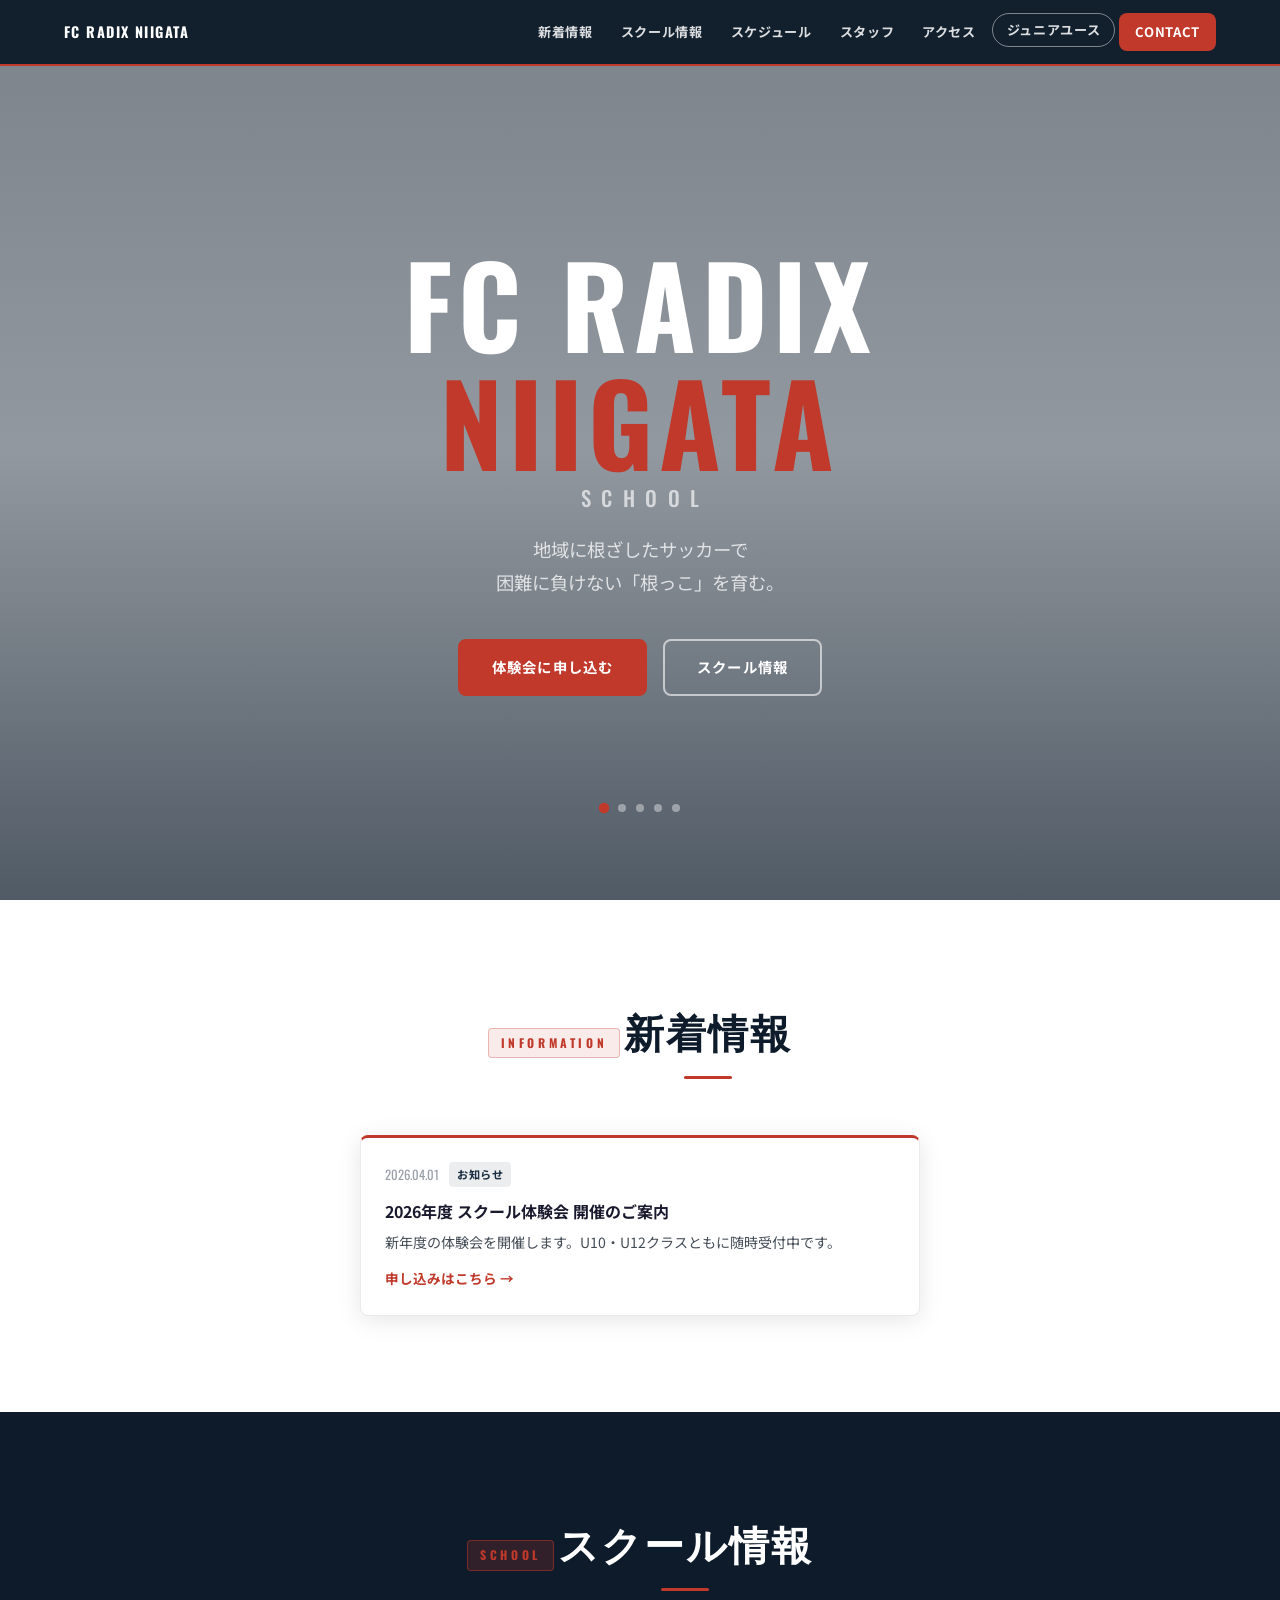
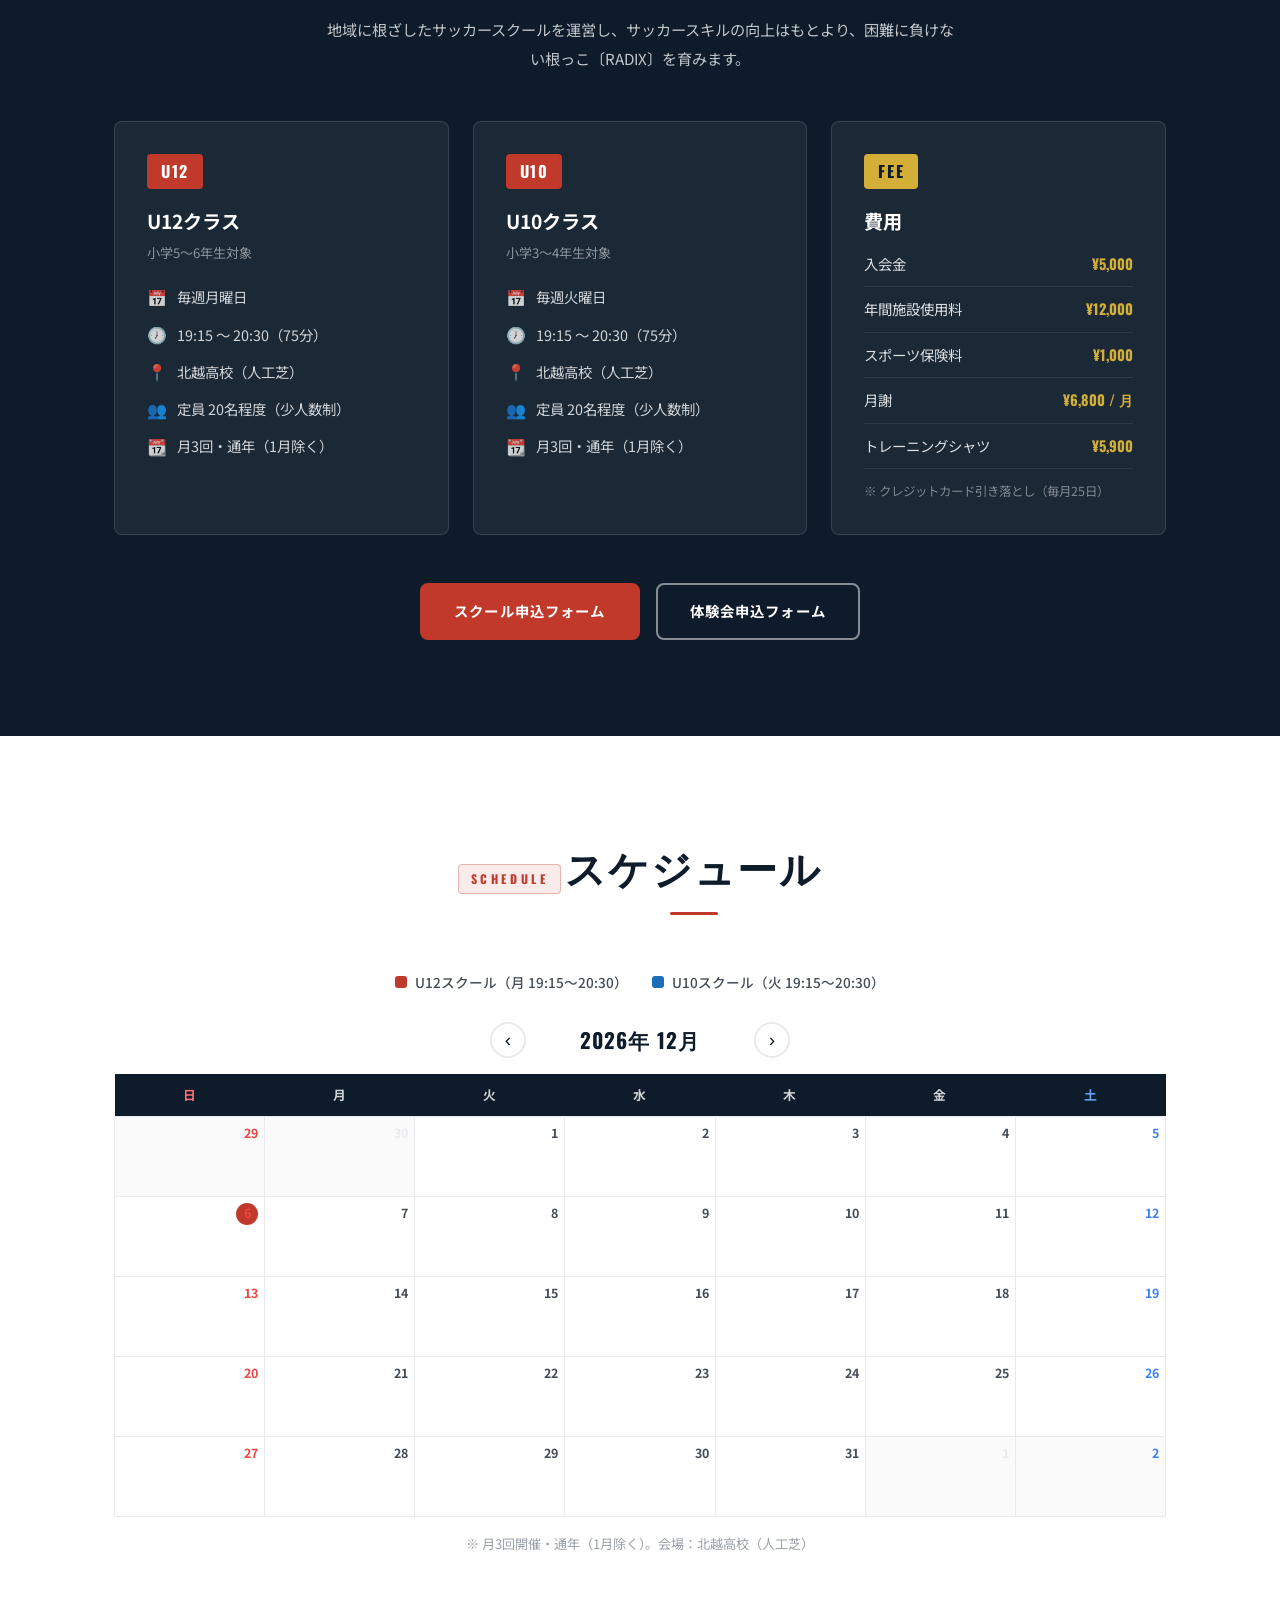
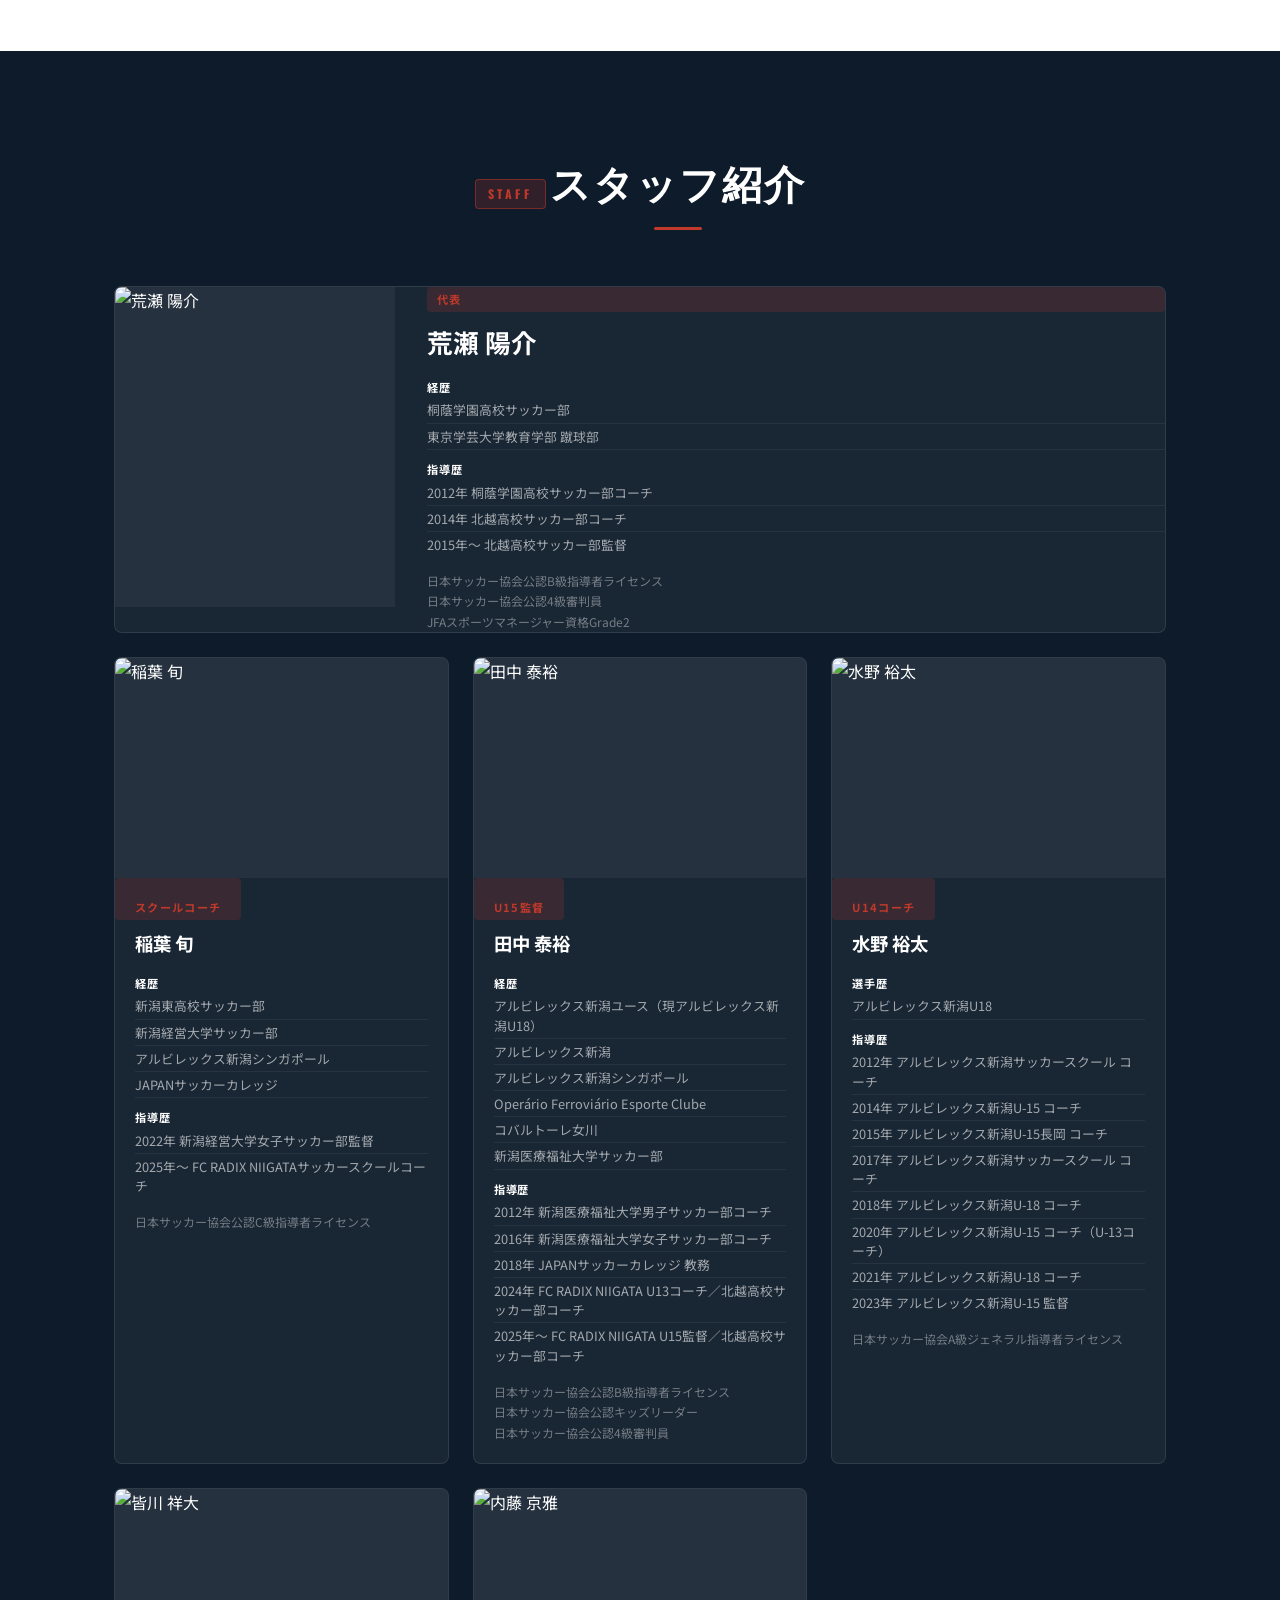
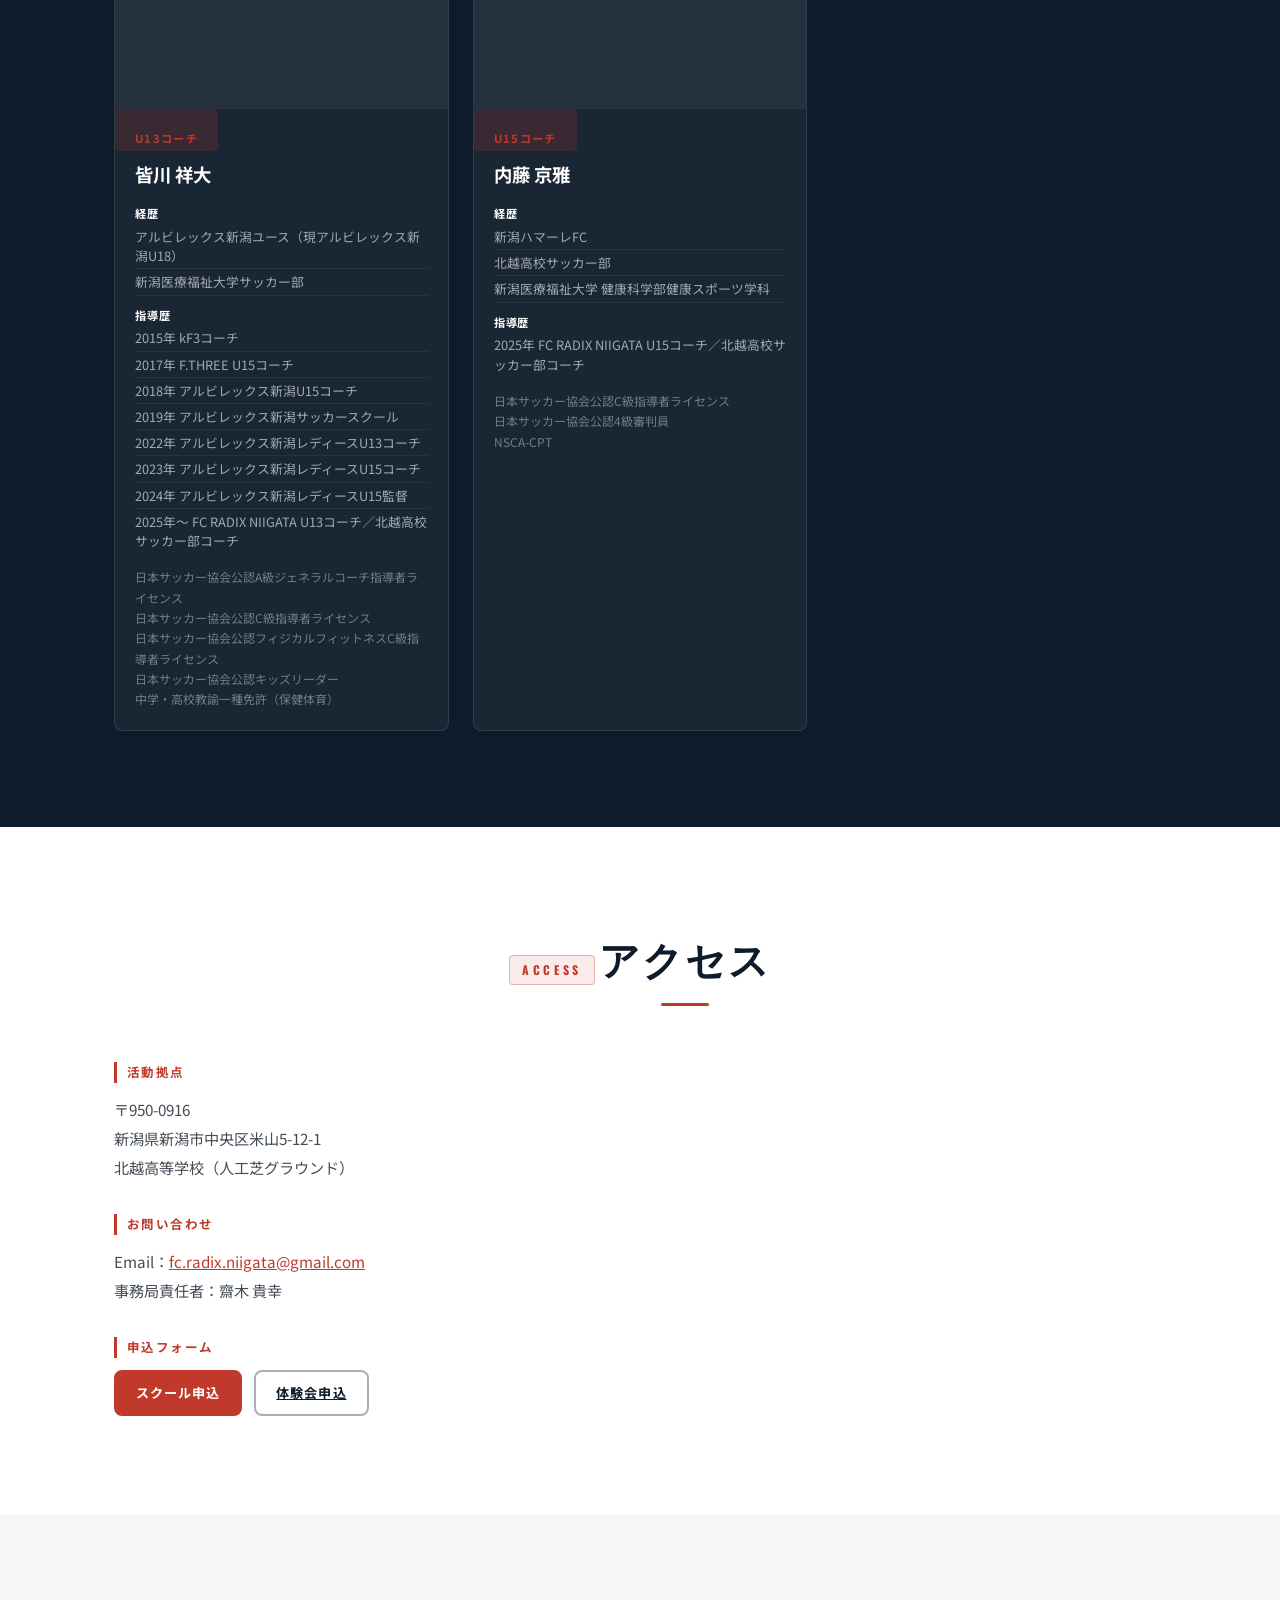
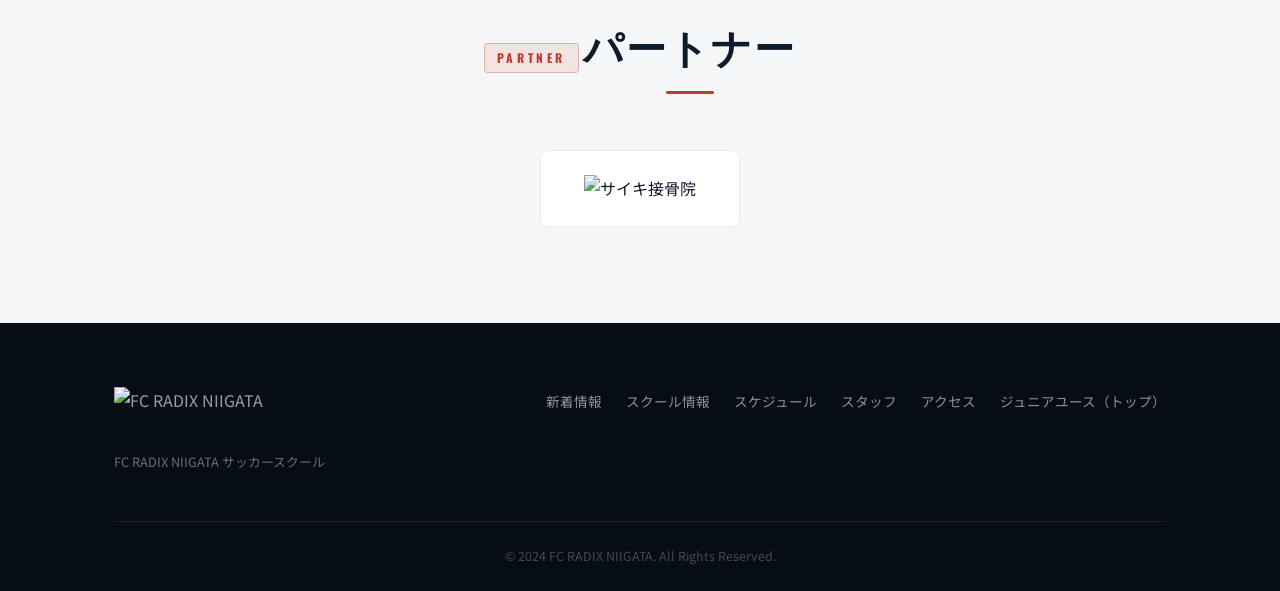
==== commit 4b8848d2: "スクールページ：ジュニアユースの新着3件と試合結果を削除 - 新着情報から U14トレセン選出（金子・阿部）／U14 vs 木戸中学校 を削除 - 試合結果セクションを削除（トップのジュニアユースペー" ====
--- a/school/index.html
+++ b/school/index.html
@@ -131,9 +131,8 @@
       <ul>
         <li><a href="#news">新着情報</a></li>
         <li><a href="#school">スクール情報</a></li>
-        <li><a href="#match">試合結果</a></li>
+        <li><a href="#schedule">スケジュール</a></li>
         <li><a href="#staff">スタッフ</a></li>
-        <li><a href="#schedule">スケジュール</a></li>
         <li><a href="#access">アクセス</a></li>
         <li><a href="/" class="nav-site">ジュニアユース</a></li>
         <li><a href="mailto:fc.radix.niigata@gmail.com" class="nav-contact">CONTACT</a></li>
@@ -185,47 +184,6 @@
       <h2 class="section-title">新着情報</h2>
     </div>
     <div class="news-grid">
-      <article class="news-card has-img">
-        <div class="news-thumb">
-          <img src="https://image.sgrum.com/s1836hjdxz/view/notification/0001/0026/0076/20250626111906_059.jpg"
-               alt="U14新潟県トレセン 金子來絆選手選出" loading="lazy" />
-        </div>
-        <div class="news-body">
-          <div class="news-meta">
-            <time>2025.06.26</time>
-            <span class="tag tag-info">お知らせ</span>
-          </div>
-          <h3>U14 金子來絆選手が新潟県トレセンに選出</h3>
-          <p>U14の金子來絆選手が新潟県トレセンに選出されました。おめでとうございます。</p>
-        </div>
-      </article>
-      <article class="news-card has-img">
-        <div class="news-thumb">
-          <img src="https://image.sgrum.com/s1836hjdxz/view/notification/0001/0026/0075/20250626110746_774.jpg"
-               alt="U14新潟県トレセン 阿部一輝選手選出" loading="lazy" />
-        </div>
-        <div class="news-body">
-          <div class="news-meta">
-            <time>2025.06.26</time>
-            <span class="tag tag-info">お知らせ</span>
-          </div>
-          <h3>U14 阿部一輝選手が新潟県トレセンに選出</h3>
-          <p>U14の阿部一輝選手が新潟県トレセンに選出されました。おめでとうございます。</p>
-        </div>
-      </article>
-      <article class="news-card has-img">
-        <div class="news-thumb">
-          <img src="/match-bg.jpg" alt="試合風景" loading="lazy" width="750" height="1000" decoding="async" />
-        </div>
-        <div class="news-body">
-          <div class="news-meta">
-            <time>2026.04.11</time>
-            <span class="tag tag-match">試合結果</span>
-          </div>
-          <h3>U14 vs 木戸中学校 5-0勝利</h3>
-          <p>4月11日、U14が木戸中学校と対戦し5-0・2-0・2-0で勝利しました。</p>
-        </div>
-      </article>
       <article class="news-card featured">
         <div class="news-body">
           <div class="news-meta">
@@ -299,97 +257,42 @@
   </div>
 </section>
 
-<!-- ===== MATCH RESULTS ===== -->
-<section class="section" id="match">
+<!-- ===== SCHEDULE ===== -->
+<section class="section" id="schedule">
   <div class="container">
     <div class="section-header">
-      <span class="section-label">MATCH</span>
-      <h2 class="section-title">試合結果</h2>
-    </div>
-
-    <div class="match-tabs">
-      <button class="match-tab active" data-team="u14">U14</button>
-      <button class="match-tab" data-team="u13">U13</button>
-      <button class="match-tab" data-team="u12">U12スクール</button>
-    </div>
-
-    <div class="match-list" id="matchList">
-      <!-- U14 -->
-      <div class="match-group active" data-team="u14">
-        <div class="match-item">
-          <div class="match-date">2026.04.11</div>
-          <div class="match-info">
-            <span class="match-home">FC RADIX U14</span>
-            <div class="match-score win">5 - 0</div>
-            <span class="match-away">木戸中学校</span>
-          </div>
-          <span class="match-result win">WIN</span>
-        </div>
-        <div class="match-item">
-          <div class="match-date">2026.04.11</div>
-          <div class="match-info">
-            <span class="match-home">FC RADIX U14</span>
-            <div class="match-score win">2 - 0</div>
-            <span class="match-away">木戸中学校</span>
-          </div>
-          <span class="match-result win">WIN</span>
-        </div>
-        <div class="match-item">
-          <div class="match-date">2026.04.11</div>
-          <div class="match-info">
-            <span class="match-home">FC RADIX U14</span>
-            <div class="match-score win">2 - 0</div>
-            <span class="match-away">木戸中学校</span>
-          </div>
-          <span class="match-result win">WIN</span>
-        </div>
-      </div>
-
-      <!-- U13 -->
-      <div class="match-group" data-team="u13">
-        <div class="match-item">
-          <div class="match-date">2026.04.04</div>
-          <div class="match-info">
-            <span class="match-home">FC RADIX U13</span>
-            <div class="match-score draw">0 - 0</div>
-            <span class="match-away">FC内野</span>
-          </div>
-          <span class="match-result draw">DRAW</span>
-        </div>
-        <div class="match-item">
-          <div class="match-date">2026.04.04</div>
-          <div class="match-info">
-            <span class="match-home">FC RADIX U13</span>
-            <div class="match-score win">4 - 0</div>
-            <span class="match-away">FC内野</span>
-          </div>
-          <span class="match-result win">WIN</span>
-        </div>
-        <div class="match-item">
-          <div class="match-date">2026.04.04</div>
-          <div class="match-info">
-            <span class="match-home">FC RADIX U13</span>
-            <div class="match-score win">2 - 0</div>
-            <span class="match-away">FC内野</span>
-          </div>
-          <span class="match-result win">WIN</span>
-        </div>
-        <div class="match-item">
-          <div class="match-date">2026.04.04</div>
-          <div class="match-info">
-            <span class="match-home">FC RADIX U13</span>
-            <div class="match-score win">1 - 0</div>
-            <span class="match-away">FC内野</span>
-          </div>
-          <span class="match-result win">WIN</span>
-        </div>
-      </div>
-
-      <!-- U12スクール -->
-      <div class="match-group" data-team="u12">
-        <p class="no-data">近日中に更新予定です。</p>
-      </div>
-    </div>
+      <span class="section-label">SCHEDULE</span>
+      <h2 class="section-title">スケジュール</h2>
+    </div>
+
+    <!-- 凡例 -->
+    <div class="cal-legend">
+      <span class="cal-legend-item u12"><span class="cal-dot"></span>U12スクール（月 19:15〜20:30）</span>
+      <span class="cal-legend-item u10"><span class="cal-dot"></span>U10スクール（火 19:15〜20:30）</span>
+    </div>
+
+    <!-- カレンダーヘッダー -->
+    <div class="cal-header">
+      <button class="cal-nav" id="calPrev">&#8249;</button>
+      <h3 class="cal-month-label" id="calMonthLabel"></h3>
+      <button class="cal-nav" id="calNext">&#8250;</button>
+    </div>
+
+    <!-- カレンダー本体 -->
+    <div class="cal-wrap">
+      <table class="cal-table" id="calTable">
+        <thead>
+          <tr>
+            <th class="sun">日</th><th>月</th><th>火</th>
+            <th>水</th><th>木</th><th>金</th><th class="sat">土</th>
+          </tr>
+        </thead>
+        <tbody id="calBody"></tbody>
+      </table>
+      <div id="calLoading" class="cal-loading">読み込み中…</div>
+    </div>
+
+    <p class="schedule-note">※ 月3回開催・通年（1月除く）。会場：北越高校（人工芝）</p>
   </div>
 </section>
 
@@ -541,47 +444,8 @@
   </div>
 </section>
 
-<!-- ===== SCHEDULE ===== -->
-<section class="section" id="schedule">
-  <div class="container">
-    <div class="section-header">
-      <span class="section-label">SCHEDULE</span>
-      <h2 class="section-title">スケジュール</h2>
-    </div>
-
-    <!-- 凡例 -->
-    <div class="cal-legend">
-      <span class="cal-legend-item u12"><span class="cal-dot"></span>U12スクール（月 19:15〜20:30）</span>
-      <span class="cal-legend-item u10"><span class="cal-dot"></span>U10スクール（火 19:15〜20:30）</span>
-    </div>
-
-    <!-- カレンダーヘッダー -->
-    <div class="cal-header">
-      <button class="cal-nav" id="calPrev">&#8249;</button>
-      <h3 class="cal-month-label" id="calMonthLabel"></h3>
-      <button class="cal-nav" id="calNext">&#8250;</button>
-    </div>
-
-    <!-- カレンダー本体 -->
-    <div class="cal-wrap">
-      <table class="cal-table" id="calTable">
-        <thead>
-          <tr>
-            <th class="sun">日</th><th>月</th><th>火</th>
-            <th>水</th><th>木</th><th>金</th><th class="sat">土</th>
-          </tr>
-        </thead>
-        <tbody id="calBody"></tbody>
-      </table>
-      <div id="calLoading" class="cal-loading">読み込み中…</div>
-    </div>
-
-    <p class="schedule-note">※ 月3回開催・通年（1月除く）。会場：北越高校（人工芝）</p>
-  </div>
-</section>
-
 <!-- ===== ACCESS ===== -->
-<section class="section section-dark" id="access">
+<section class="section" id="access">
   <div class="container">
     <div class="section-header">
       <span class="section-label">ACCESS</span>
@@ -653,9 +517,8 @@
         <ul>
           <li><a href="#news">新着情報</a></li>
           <li><a href="#school">スクール情報</a></li>
-          <li><a href="#match">試合結果</a></li>
+          <li><a href="#schedule">スケジュール</a></li>
           <li><a href="#staff">スタッフ</a></li>
-          <li><a href="#schedule">スケジュール</a></li>
           <li><a href="#access">アクセス</a></li>
           <li><a href="/">ジュニアユース（トップ）</a></li>
         </ul>
--- a/school/style.css
+++ b/school/style.css
@@ -1030,3 +1030,25 @@
 @media (min-width: 769px) and (max-width: 1180px) {
   .main-nav a { white-space: nowrap; padding-left: 8px; padding-right: 8px; font-size: .78rem; }
 }
+
+/* ===== アクセスを「明るいセクション」で表示する場合の色調整（トップと共通） ===== */
+#access:not(.section-dark) .access-block address,
+#access:not(.section-dark) .access-block p { color: var(--gray-700); }
+#access:not(.section-dark) .access-block address strong { color: var(--text); }
+#access:not(.section-dark) .access-block a:not(.btn) { color: var(--red); }
+#access:not(.section-dark) .btn-primary { color: var(--white); text-decoration: none; }
+#access:not(.section-dark) .btn-outline {
+  color: var(--navy);
+  border-color: rgba(13,27,42,.35);
+}
+#access:not(.section-dark) .btn-outline:hover {
+  background: var(--navy);
+  border-color: var(--navy);
+  color: var(--white);
+}
+
+/* 新着が1件だけのときは中央に大きめに表示 */
+.news-grid:has(> .news-card:only-child) {
+  grid-template-columns: minmax(0, 560px);
+  justify-content: center;
+}
